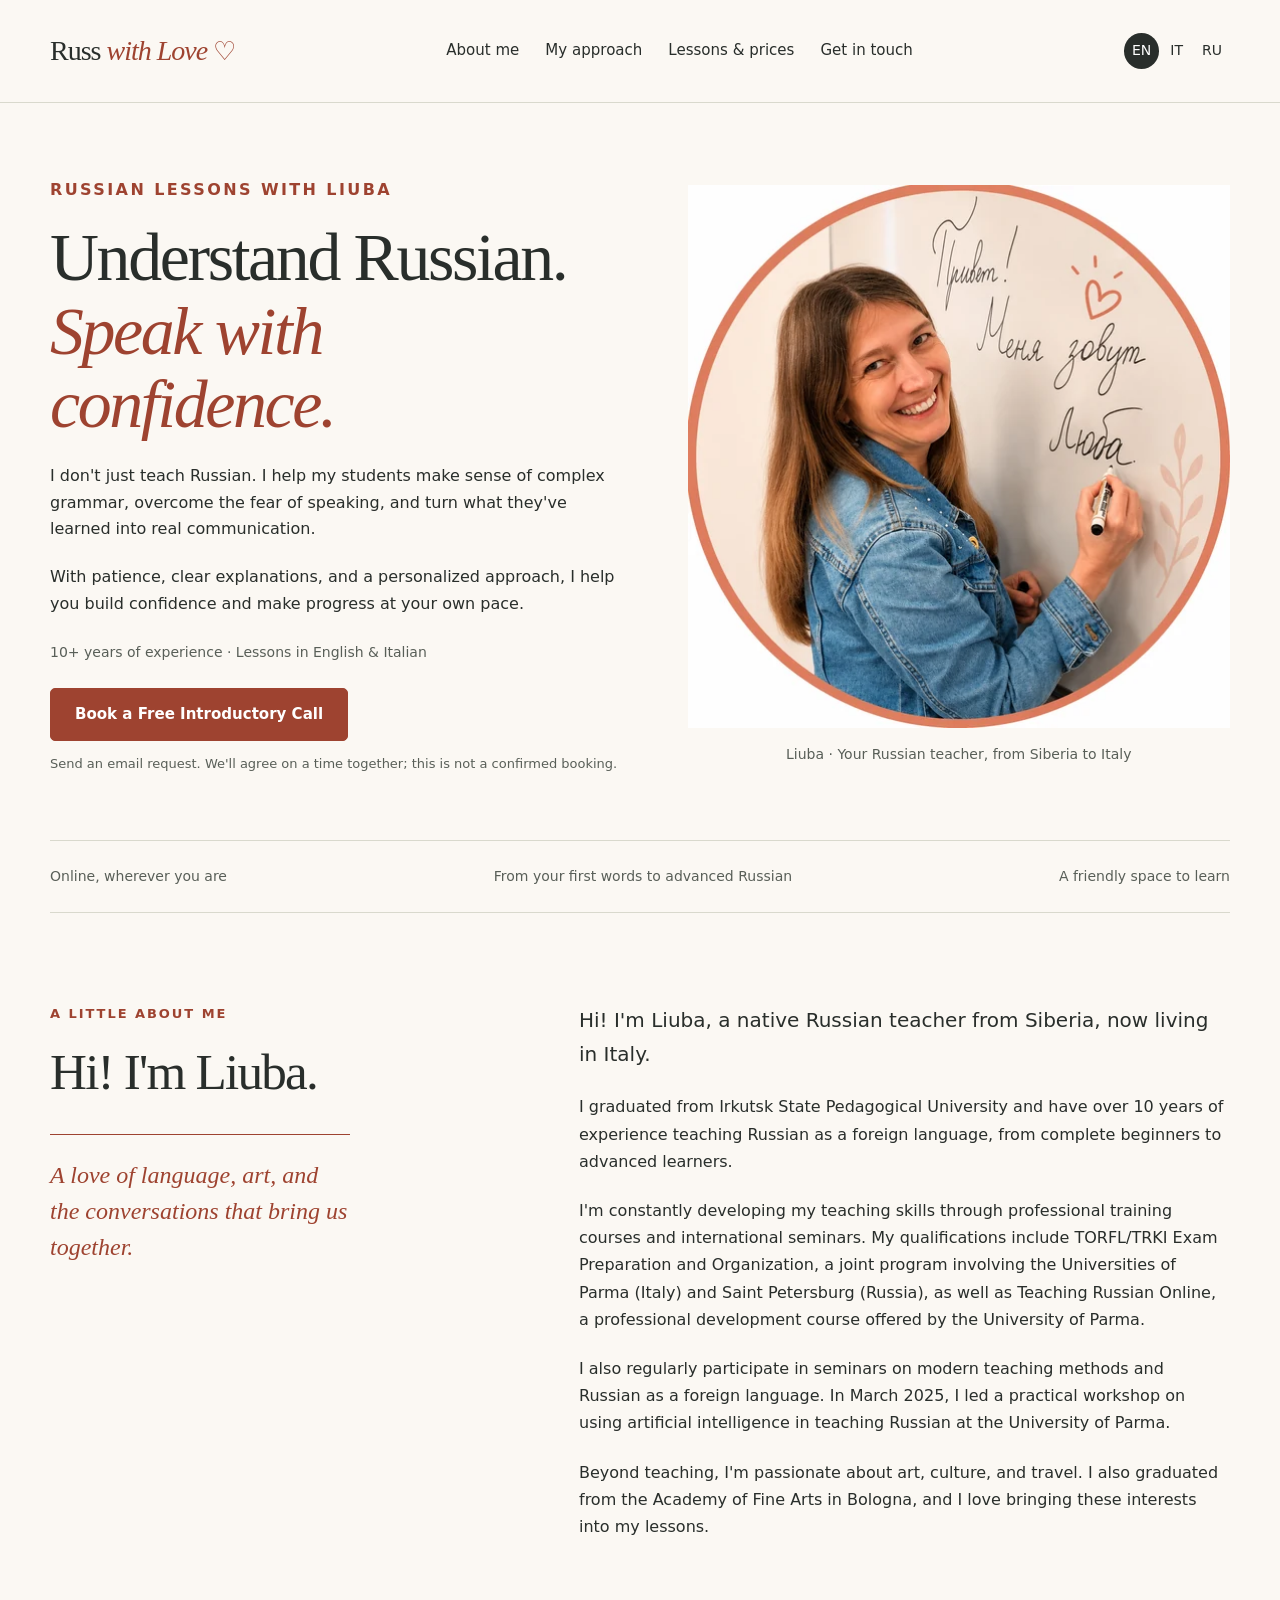
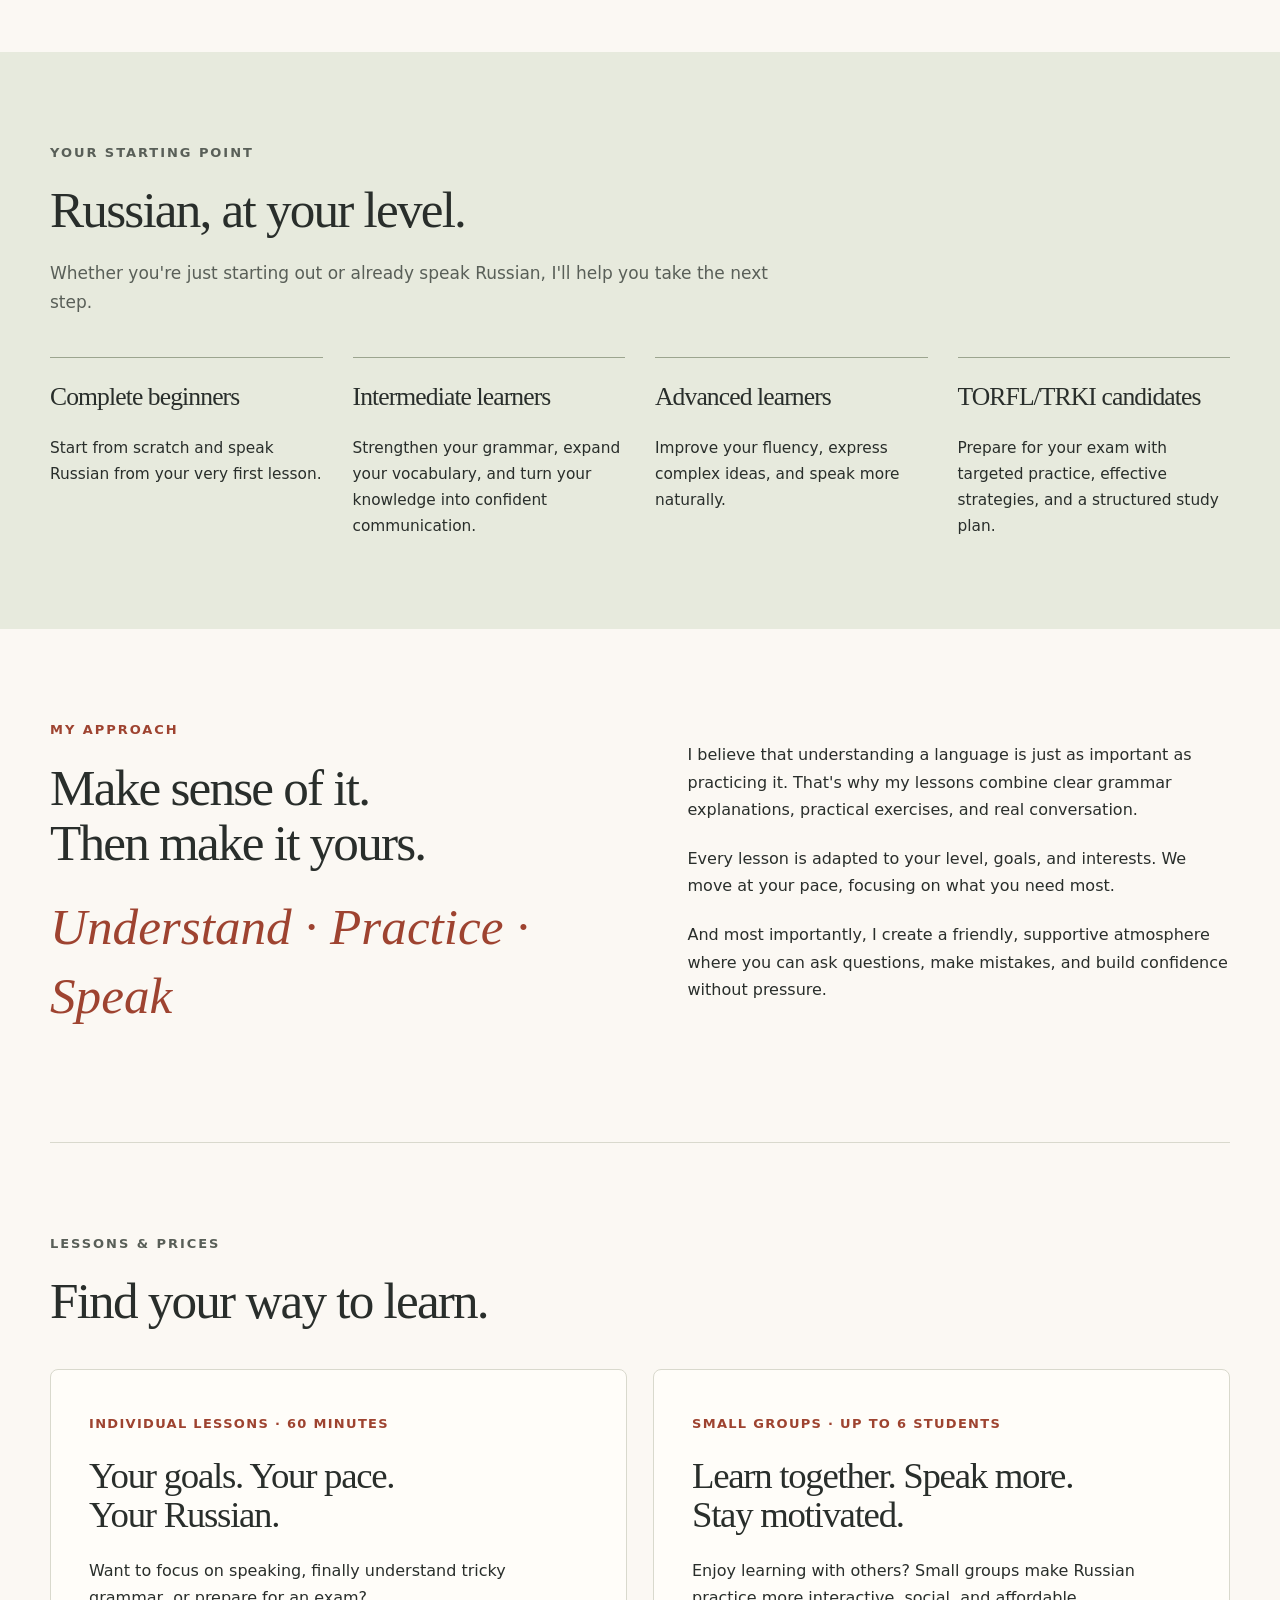
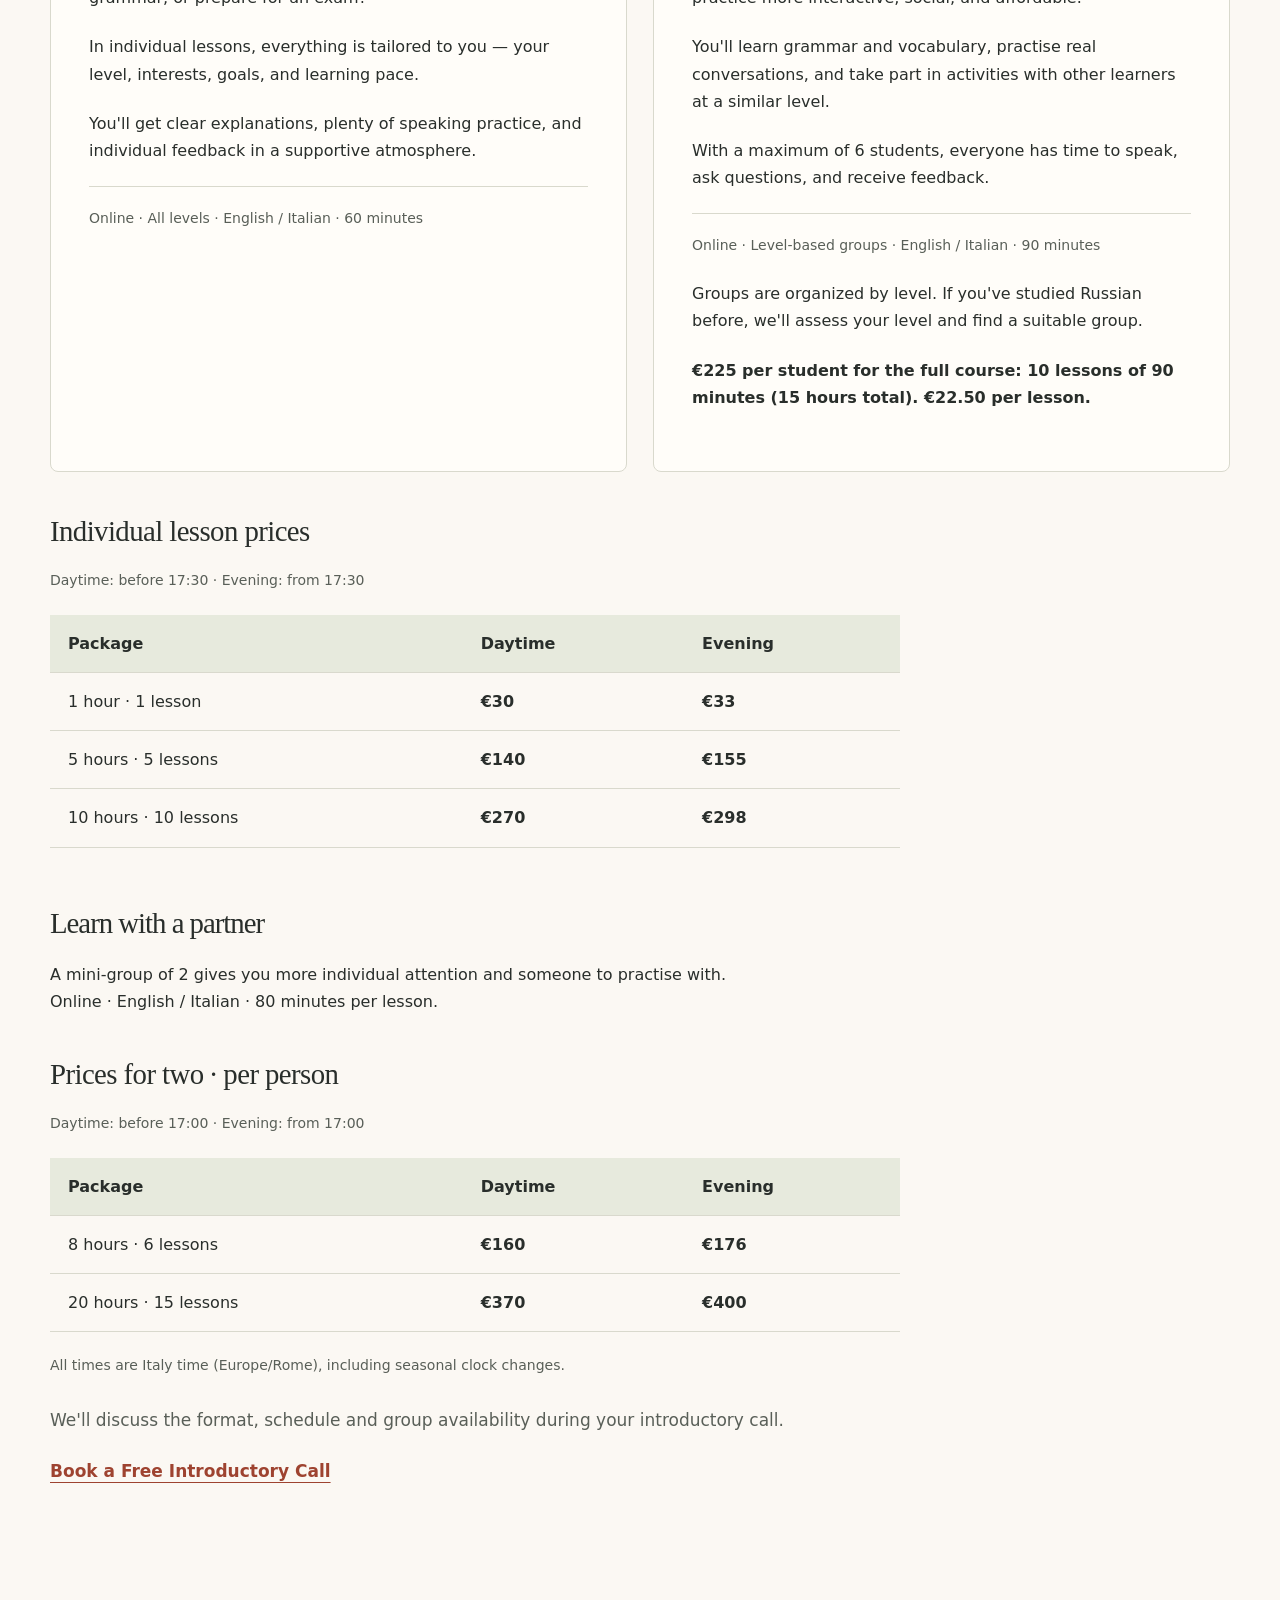
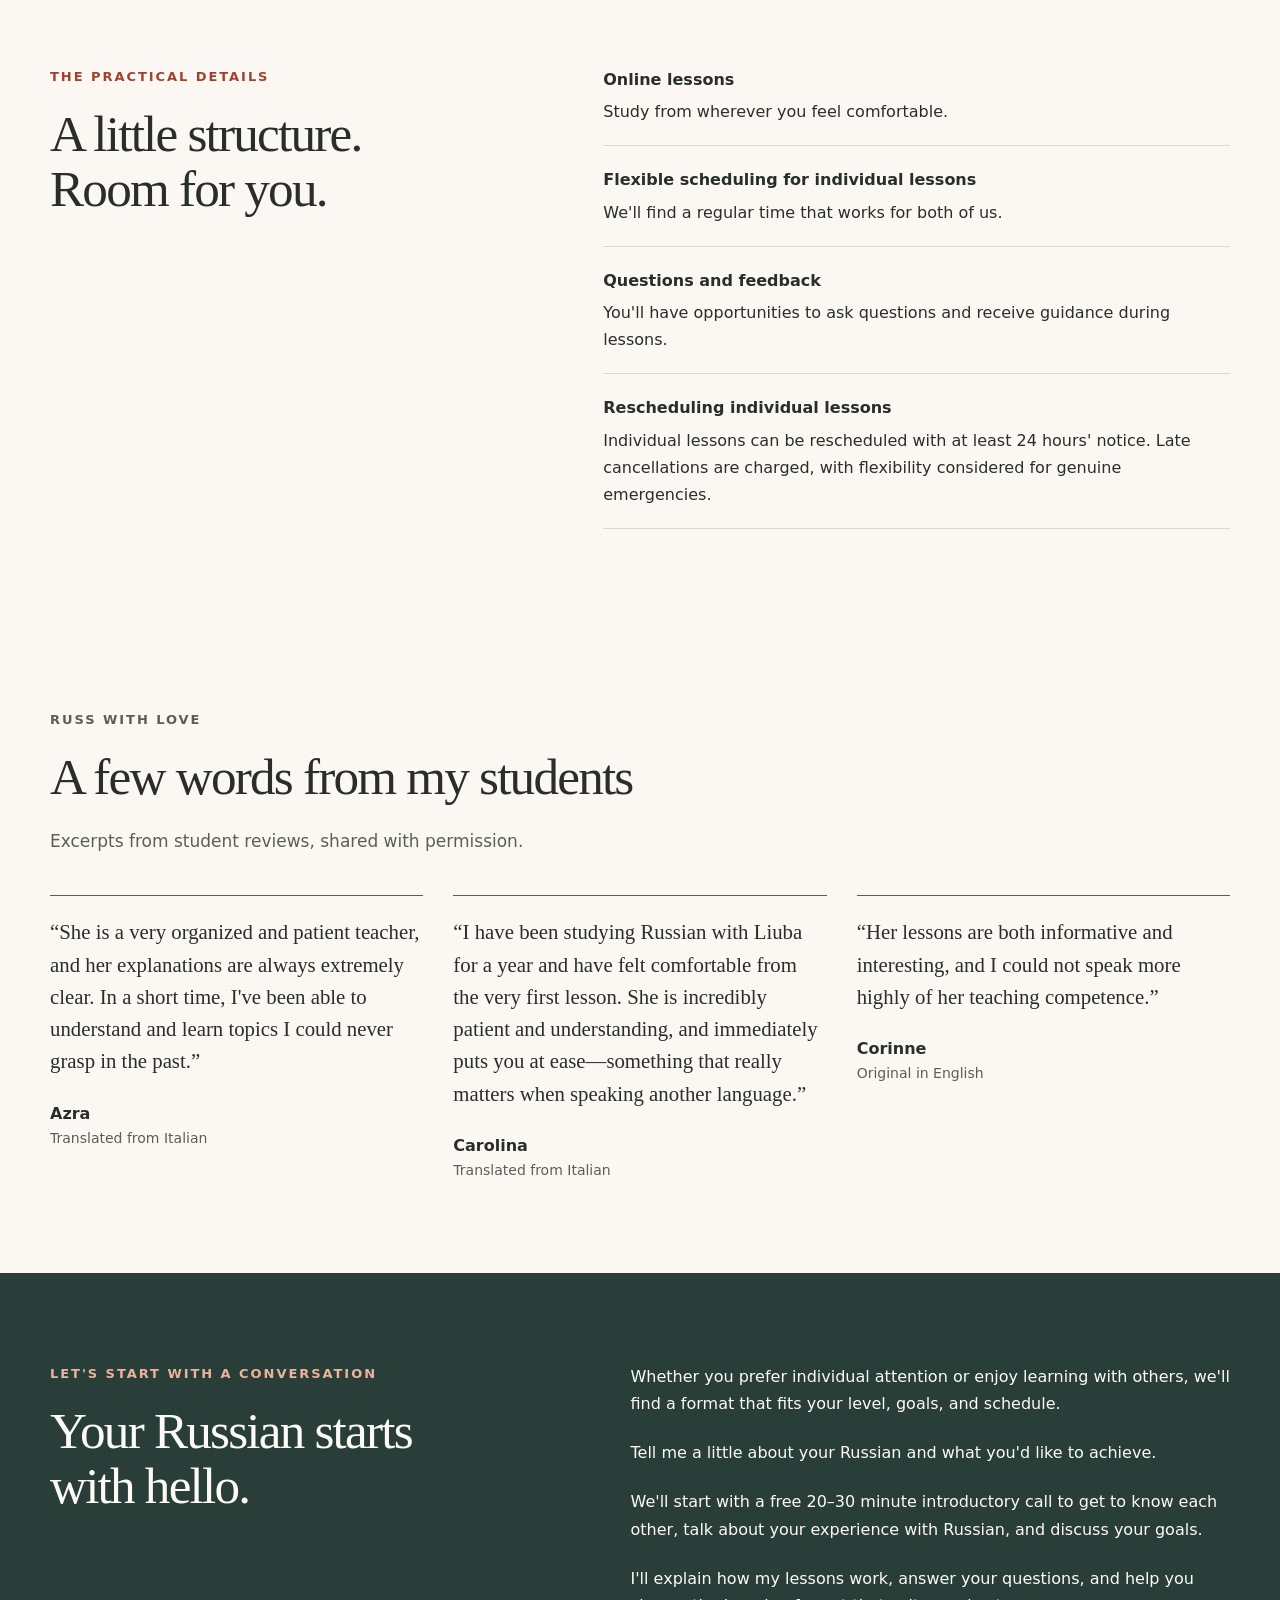
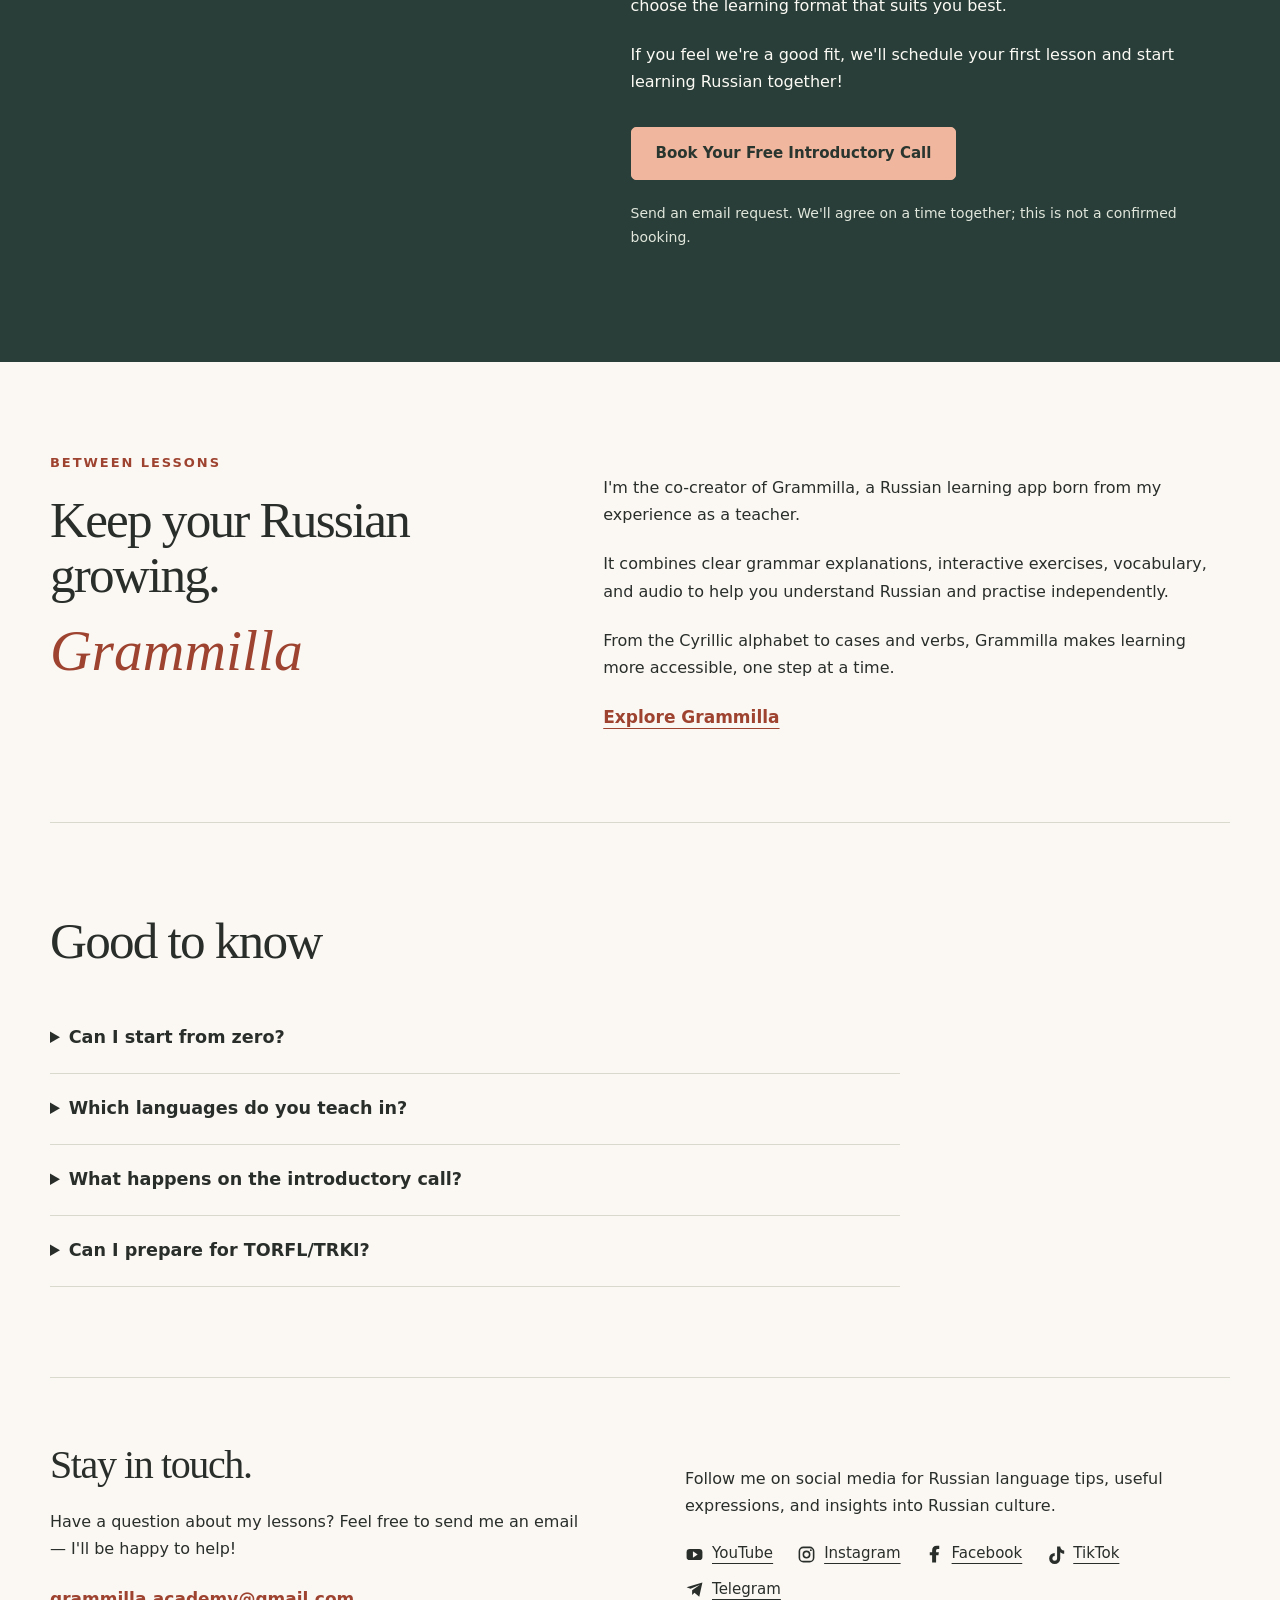
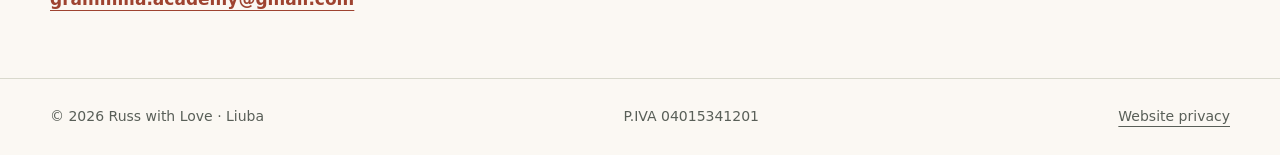
==== index.html @ 52b90f90 "Create Russ with Love multilingual teaching website" ====
<!doctype html>
<html lang="en"><head><meta charset="utf-8"><meta name="viewport" content="width=device-width,initial-scale=1">
<title>Online Russian Lessons with Liuba | Russ with Love</title><meta name="description" content="Learn Russian online with Liuba, a native teacher with 10+ years of experience. Individual lessons, small groups and TORFL/TRKI preparation in English and Italian."><meta name="theme-color" content="#fbf8f3">
<link rel="canonical" href="https://grammilla-academy.github.io/russ-with-love/"><link rel="alternate" hreflang="en" href="https://grammilla-academy.github.io/russ-with-love/"><link rel="alternate" hreflang="it" href="https://grammilla-academy.github.io/russ-with-love/it/"><link rel="alternate" hreflang="ru" href="https://grammilla-academy.github.io/russ-with-love/ru/"><link rel="alternate" hreflang="x-default" href="https://grammilla-academy.github.io/russ-with-love/">
<meta property="og:type" content="website"><meta property="og:site_name" content="Russ with Love"><meta property="og:url" content="https://grammilla-academy.github.io/russ-with-love/"><meta property="og:title" content="Online Russian Lessons with Liuba | Russ with Love"><meta property="og:description" content="Learn Russian online with Liuba, a native teacher with 10+ years of experience. Individual lessons, small groups and TORFL/TRKI preparation in English and Italian.">
<meta property="og:locale" content="en_GB"><meta property="og:image" content="https://grammilla-academy.github.io/russ-with-love/assets/social.jpg"><meta property="og:image:width" content="1200"><meta property="og:image:height" content="630"><meta property="og:image:alt" content="Liuba, Russian teacher, smiling beside a whiteboard where she introduces herself in Russian">
<meta name="twitter:card" content="summary_large_image"><meta name="twitter:title" content="Online Russian Lessons with Liuba | Russ with Love"><meta name="twitter:description" content="Learn Russian online with Liuba, a native teacher with 10+ years of experience. Individual lessons, small groups and TORFL/TRKI preparation in English and Italian."><meta name="twitter:image" content="https://grammilla-academy.github.io/russ-with-love/assets/social.jpg">
<link rel="icon" type="image/svg+xml" href="./assets/favicon.svg"><link rel="icon" sizes="32x32" href="./assets/favicon.png"><link rel="stylesheet" href="./site.css"></head><body>
<a class="skip" href="#main">Skip to content</a><header><div class="wrap topbar"><a class="brand" href="./" lang="en">Russ <em>with Love</em><span class="heart" aria-hidden="true">♡</span></a>
<nav aria-label="About me / Get in touch"><a href="./#about">About me</a><a href="./#approach">My approach</a><a href="./#lessons">Lessons &amp; prices</a><a href="./#contact">Get in touch</a></nav>
<div class="languages" role="navigation" aria-label="Page language"><a lang="en" hreflang="en" href="./" aria-current="page">EN</a><a lang="it" hreflang="it" href="./it/">IT</a><a lang="ru" hreflang="ru" href="./ru/">RU</a></div></div></header><main id="main"><div class="wrap"><section class="hero" aria-labelledby="hero-title"><div><p class="eyebrow">Russian lessons with Liuba</p><h1 id="hero-title">Understand Russian.<br><em>Speak with confidence.</em></h1><p>I don&#x27;t just teach Russian. I help my students make sense of complex grammar, overcome the fear of speaking, and turn what they&#x27;ve learned into real communication.</p><p>With patience, clear explanations, and a personalized approach, I help you build confidence and make progress at your own pace.</p><p class="experience">10+ years of experience · Lessons in English &amp; Italian</p><a class="button" href="mailto:grammilla.academy@gmail.com?subject=Free%20introductory%20call%20%E2%80%94%20Russ%20with%20Love">Book a Free Introductory Call</a><p class="note">Send an email request. We&#x27;ll agree on a time together; this is not a confirmed booking.</p></div><figure class="portrait"><img src="./assets/liuba-1080.webp" srcset="./assets/liuba-540.webp 540w, ./assets/liuba-1080.webp 1080w" sizes="(max-width:740px) calc(100vw - 36px), (max-width:1250px) 45vw, 520px" width="1254" height="1254" alt="Liuba, Russian teacher, smiling beside a whiteboard where she introduces herself in Russian" fetchpriority="high"><figcaption>Liuba · Your Russian teacher, from Siberia to Italy</figcaption></figure></section><div class="intro-line"><span>Online, wherever you are</span><span>From your first words to advanced Russian</span><span>A friendly space to learn</span></div>
<section class="section about" id="about" aria-labelledby="about-title"><div><p class="eyebrow">A little about me</p><h2 id="about-title">Hi! I&#x27;m Liuba.</h2><p class="aside">A love of language, art, and the conversations that bring us together.</p></div><div class="body"><p>Hi! I&#x27;m Liuba, a native Russian teacher from Siberia, now living in Italy.</p><p>I graduated from Irkutsk State Pedagogical University and have over 10 years of experience teaching Russian as a foreign language, from complete beginners to advanced learners.</p><p>I&#x27;m constantly developing my teaching skills through professional training courses and international seminars. My qualifications include TORFL/TRKI Exam Preparation and Organization, a joint program involving the Universities of Parma (Italy) and Saint Petersburg (Russia), as well as Teaching Russian Online, a professional development course offered by the University of Parma.</p><p>I also regularly participate in seminars on modern teaching methods and Russian as a foreign language. In March 2025, I led a practical workshop on using artificial intelligence in teaching Russian at the University of Parma.</p><p>Beyond teaching, I&#x27;m passionate about art, culture, and travel. I also graduated from the Academy of Fine Arts in Bologna, and I love bringing these interests into my lessons.</p></div></section></div>
<section class="tint section" aria-labelledby="audience-title"><div class="wrap"><div class="section-heading"><p class="eyebrow">Your starting point</p><h2 id="audience-title">Russian, at your level.</h2><p>Whether you&#x27;re just starting out or already speak Russian, I&#x27;ll help you take the next step.</p></div><div class="audience"><article><h3>Complete beginners</h3><p>Start from scratch and speak Russian from your very first lesson.</p></article><article><h3>Intermediate learners</h3><p>Strengthen your grammar, expand your vocabulary, and turn your knowledge into confident communication.</p></article><article><h3>Advanced learners</h3><p>Improve your fluency, express complex ideas, and speak more naturally.</p></article><article><h3>TORFL/TRKI candidates</h3><p>Prepare for your exam with targeted practice, effective strategies, and a structured study plan.</p></article></div></div></section>
<div class="wrap"><section class="section approach" id="approach" aria-labelledby="approach-title"><div><p class="eyebrow">My approach</p><h2 id="approach-title">Make sense of it.<br>Then make it yours.</h2><p class="steps">Understand · Practice · Speak</p></div><div class="body"><p>I believe that understanding a language is just as important as practicing it. That&#x27;s why my lessons combine clear grammar explanations, practical exercises, and real conversation.</p><p>Every lesson is adapted to your level, goals, and interests. We move at your pace, focusing on what you need most.</p><p>And most importantly, I create a friendly, supportive atmosphere where you can ask questions, make mistakes, and build confidence without pressure.</p></div></section>
<section class="section lessons" id="lessons" aria-labelledby="lessons-title"><div class="section-heading"><p class="eyebrow">Lessons &amp; prices</p><h2 id="lessons-title">Find your way to learn.</h2></div><div class="formats"><article class="format"><span class="tag">Individual lessons · 60 minutes</span><h3>Your goals. Your pace.<br>Your Russian.</h3><p>Want to focus on speaking, finally understand tricky grammar, or prepare for an exam?</p><p>In individual lessons, everything is tailored to you — your level, interests, goals, and learning pace.</p><p>You&#x27;ll get clear explanations, plenty of speaking practice, and individual feedback in a supportive atmosphere.</p><p class="meta">Online · All levels · English / Italian · 60 minutes</p></article><article class="format"><span class="tag">Small groups · Up to 6 students</span><h3>Learn together. Speak more.<br>Stay motivated.</h3><p>Enjoy learning with others? Small groups make Russian practice more interactive, social, and affordable.</p><p>You&#x27;ll learn grammar and vocabulary, practise real conversations, and take part in activities with other learners at a similar level.</p><p>With a maximum of 6 students, everyone has time to speak, ask questions, and receive feedback.</p><p class="meta">Online · Level-based groups · English / Italian · 90 minutes</p><p>Groups are organized by level. If you&#x27;ve studied Russian before, we&#x27;ll assess your level and find a suitable group.</p><p><strong>€225 per student for the full course: 10 lessons of 90 minutes (15 hours total). €22.50 per lesson.</strong></p></article></div>
<div class="pricing"><h3>Individual lesson prices</h3><p class="time">Daytime: before 17:30 · Evening: from 17:30</p><div class="table-scroll"><table><caption class="sr-only">Individual lesson prices</caption><thead><tr><th scope="col">Package</th><th scope="col">Daytime</th><th scope="col">Evening</th></tr></thead><tbody><tr><th scope="row">1 hour · 1 lesson</th><td>€30</td><td>€33</td></tr><tr><th scope="row">5 hours · 5 lessons</th><td>€140</td><td>€155</td></tr><tr><th scope="row">10 hours · 10 lessons</th><td>€270</td><td>€298</td></tr></tbody></table></div></div><div class="pair-intro"><h3>Learn with a partner</h3><p>A mini-group of 2 gives you more individual attention and someone to practise with. Online · English / Italian · 80 minutes per lesson.</p></div><div class="pricing"><h3>Prices for two · per person</h3><p class="time">Daytime: before 17:00 · Evening: from 17:00</p><div class="table-scroll"><table><caption class="sr-only">Prices for two · per person</caption><thead><tr><th scope="col">Package</th><th scope="col">Daytime</th><th scope="col">Evening</th></tr></thead><tbody><tr><th scope="row">8 hours · 6 lessons</th><td>€160</td><td>€176</td></tr><tr><th scope="row">20 hours · 15 lessons</th><td>€370</td><td>€400</td></tr></tbody></table></div></div><p class="time">All times are Italy time (Europe/Rome), including seasonal clock changes.</p><p class="price-note">We&#x27;ll discuss the format, schedule and group availability during your introductory call.</p><a class="text-link" href="#start">Book a Free Introductory Call</a></section>
<section class="section practical" aria-labelledby="practical-title"><div><p class="eyebrow">The practical details</p><h2 id="practical-title">A little structure.<br>Room for you.</h2></div><ul><li><strong>Online lessons</strong>Study from wherever you feel comfortable.</li><li><strong>Flexible scheduling for individual lessons</strong>We&#x27;ll find a regular time that works for both of us.</li><li><strong>Questions and feedback</strong>You&#x27;ll have opportunities to ask questions and receive guidance during lessons.</li><li><strong>Rescheduling individual lessons</strong>Individual lessons can be rescheduled with at least 24 hours&#x27; notice. Late cancellations are charged, with flexibility considered for genuine emergencies.</li></ul></section>
<section class="section reviews" aria-labelledby="reviews-title"><div class="section-heading"><p class="eyebrow">Russ with Love</p><h2 id="reviews-title">A few words from my students</h2><p>Excerpts from student reviews, shared with permission.</p></div><div class="review-grid"><figure><blockquote><p>“She is a very organized and patient teacher, and her explanations are always extremely clear. In a short time, I&#x27;ve been able to understand and learn topics I could never grasp in the past.”</p></blockquote><figcaption>Azra<span>Translated from Italian</span></figcaption></figure><figure><blockquote><p>“I have been studying Russian with Liuba for a year and have felt comfortable from the very first lesson. She is incredibly patient and understanding, and immediately puts you at ease—something that really matters when speaking another language.”</p></blockquote><figcaption>Carolina<span>Translated from Italian</span></figcaption></figure><figure><blockquote><p>“Her lessons are both informative and interesting, and I could not speak more highly of her teaching competence.”</p></blockquote><figcaption>Corinne<span>Original in English</span></figcaption></figure></div></section></div>
<section class="call section" id="start" aria-labelledby="call-title"><div class="wrap call-grid"><div><p class="eyebrow">Let&#x27;s start with a conversation</p><h2 id="call-title">Your Russian starts<br>with hello.</h2></div><div class="body"><p>Whether you prefer individual attention or enjoy learning with others, we&#x27;ll find a format that fits your level, goals, and schedule.</p><p>Tell me a little about your Russian and what you&#x27;d like to achieve.</p><p>We&#x27;ll start with a free 20–30 minute introductory call to get to know each other, talk about your experience with Russian, and discuss your goals.</p><p>I&#x27;ll explain how my lessons work, answer your questions, and help you choose the learning format that suits you best.</p><p>If you feel we&#x27;re a good fit, we&#x27;ll schedule your first lesson and start learning Russian together!</p><a class="button" href="mailto:grammilla.academy@gmail.com?subject=Free%20introductory%20call%20%E2%80%94%20Russ%20with%20Love">Book Your Free Introductory Call</a><p class="note">Send an email request. We&#x27;ll agree on a time together; this is not a confirmed booking.</p></div></div></section>
<div class="wrap"><section class="app-block section" aria-labelledby="app-title"><div><p class="eyebrow">Between lessons</p><h2 id="app-title">Keep your Russian growing.</h2><div class="app-name" lang="en">Grammilla</div></div><div class="body"><p>I&#x27;m the co-creator of Grammilla, a Russian learning app born from my experience as a teacher.</p><p>It combines clear grammar explanations, interactive exercises, vocabulary, and audio to help you understand Russian and practise independently.</p><p>From the Cyrillic alphabet to cases and verbs, Grammilla makes learning more accessible, one step at a time.</p><a class="text-link" href="https://gramillaapp.github.io/grammilla-support/">Explore Grammilla</a></div></section>
<section class="section faq" aria-labelledby="faq-title"><h2 id="faq-title">Good to know</h2><details><summary>Can I start from zero?</summary><p>Yes. Lessons are available for complete beginners as well as intermediate and advanced learners.</p></details><details><summary>Which languages do you teach in?</summary><p>I teach Russian with explanations in English or Italian.</p></details><details><summary>What happens on the introductory call?</summary><p>The free call lasts 20–30 minutes. We&#x27;ll talk about your Russian, your goals and a suitable learning format. Request the call by email; we&#x27;ll agree on a time together.</p></details><details><summary>Can I prepare for TORFL/TRKI?</summary><p>Yes. We can work on targeted exam practice, strategies and a structured study plan.</p></details></section>
<section class="contact" id="contact" aria-labelledby="contact-title"><div><h2 id="contact-title">Stay in touch.</h2><p>Have a question about my lessons? Feel free to send me an email — I&#x27;ll be happy to help!</p><a class="text-link email" href="mailto:grammilla.academy@gmail.com">grammilla.academy@gmail.com</a></div><div><p>Follow me on social media for Russian language tips, useful expressions, and insights into Russian culture.</p><div class="socials"><a href="https://www.youtube.com/@russwithlove"><svg viewBox="0 0 24 24" aria-hidden="true"><rect x="2" y="5" width="20" height="14" rx="4"/><path d="m10 8 6 4-6 4Z" fill="var(--paper)"/></svg>YouTube</a><a href="https://www.instagram.com/russ.with.love/"><svg viewBox="0 0 24 24" aria-hidden="true"><rect x="3" y="3" width="18" height="18" rx="5" fill="none" stroke="currentColor" stroke-width="2"/><circle cx="12" cy="12" r="4" fill="none" stroke="currentColor" stroke-width="2"/><circle cx="17.5" cy="6.5" r="1.2"/></svg>Instagram</a><a href="https://www.facebook.com/profile.php?id=61594652851311&amp;sk=reels_tab"><svg viewBox="0 0 24 24" aria-hidden="true"><path d="M14 22v-9h3l.5-4H14V7c0-1 .4-2 2-2h2V1h-3c-4 0-6 2-6 6v2H6v4h3v9Z"/></svg>Facebook</a><a href="https://www.tiktok.com/@russ.with.love"><svg viewBox="0 0 24 24" aria-hidden="true"><path d="M14 2h4c0 3 2 5 5 5v4c-2 0-4-1-5-2v8a7 7 0 1 1-7-7v4a3 3 0 1 0 3 3Z"/></svg>TikTok</a><a href="https://t.me/russ_with_love"><svg viewBox="0 0 24 24" aria-hidden="true"><path d="M22 3 18 21l-6-5-3 3v-6l10-7-12 5-5-2Z"/></svg>Telegram</a></div></div></section></div></main><script type="application/ld+json">{"@context": "https://schema.org", "@graph": [{"@type": "Person", "@id": "https://grammilla-academy.github.io/russ-with-love/#liuba", "name": "Liuba", "alternateName": "Люба", "jobTitle": "Russian language teacher", "url": "https://grammilla-academy.github.io/russ-with-love/", "image": "https://grammilla-academy.github.io/russ-with-love/assets/liuba-1080.webp", "sameAs": ["https://www.youtube.com/@russwithlove", "https://www.instagram.com/russ.with.love/", "https://www.facebook.com/profile.php?id=61594652851311&sk=reels_tab", "https://www.tiktok.com/@russ.with.love", "https://t.me/russ_with_love"]}, {"@type": "WebSite", "@id": "https://grammilla-academy.github.io/russ-with-love/#website", "name": "Russ with Love", "url": "https://grammilla-academy.github.io/russ-with-love/", "inLanguage": ["en", "it", "ru"]}, {"@type": "WebPage", "url": "https://grammilla-academy.github.io/russ-with-love/", "name": "Online Russian Lessons with Liuba | Russ with Love", "description": "Learn Russian online with Liuba, a native teacher with 10+ years of experience. Individual lessons, small groups and TORFL/TRKI preparation in English and Italian.", "inLanguage": "en", "isPartOf": {"@id": "https://grammilla-academy.github.io/russ-with-love/#website"}, "about": {"@id": "https://grammilla-academy.github.io/russ-with-love/#liuba"}}]}</script><footer><div class="wrap footer-row"><span>© 2026 Russ with Love · Liuba</span><span>P.IVA 04015341201</span><a href="./privacy.html">Website privacy</a></div></footer></body></html>
---- site.css ----
:root{--paper:#fbf8f3;--ink:#292e2b;--muted:#595f58;--rust:#9e4330;--line:#d9d9cd;--sage:#e7eadd;--white:#fff;--serif:Georgia,'Times New Roman',serif}*{box-sizing:border-box}html{scroll-behavior:smooth;scroll-padding-top:110px}body{margin:0;background:var(--paper);color:var(--ink);font:1.0625rem/1.7 system-ui,-apple-system,'Segoe UI',sans-serif}a{color:inherit;text-underline-offset:5px}a:hover{color:var(--rust)}a:focus-visible,summary:focus-visible{outline:3px solid #27606c;outline-offset:6px;border-radius:3px}.wrap{width:min(1180px,calc(100% - 72px));margin:auto}.skip{position:absolute;top:-100px;left:20px;z-index:9;background:white;padding:12px}.skip:focus{top:12px}header{border-bottom:1px solid var(--line);background:var(--paper)}.topbar{display:flex;align-items:center;justify-content:space-between;gap:25px;min-height:102px}.brand{font:1.75rem var(--serif);text-decoration:none;white-space:nowrap;letter-spacing:-1px}.brand em{color:var(--rust)}.brand .heart{display:inline-block;font:1.6rem var(--serif);margin-left:6px;color:var(--rust)}nav{display:flex;gap:26px;align-items:center}nav a{font-size:.94rem;text-decoration:none}.languages{display:flex;gap:3px}.languages a{font-size:.875rem;padding:6px 8px;text-decoration:none}.languages [aria-current]{background:var(--ink);color:#fff;border-radius:50%}.hero{display:grid;grid-template-columns:1.05fr 1fr;align-items:center;gap:68px;padding:74px 0 65px}.eyebrow{font-size:.8125rem;letter-spacing:.15em;text-transform:uppercase;color:var(--rust);font-weight:650;margin:0 0 18px}h1,h2,h3{font-family:var(--serif);font-weight:400;line-height:1.08;margin:0;letter-spacing:-.035em}h1{font-size:clamp(3.1rem,5.3vw,4.65rem)}h1 em{color:var(--rust);font-weight:400}h2{font-size:clamp(2.5rem,4vw,3.6rem)}h3{font-size:1.8rem}p{margin:22px 0}.hero p{font-size:1rem;line-height:1.65}.hero .experience{font-size:.875rem;color:var(--muted);margin:24px 0}.button{display:inline-flex;align-items:center;justify-content:center;text-align:center;min-height:53px;padding:14px 24px;background:var(--rust);color:#fff;border:1px solid var(--rust);border-radius:5px;text-decoration:none;font-size:.94rem;font-weight:600;line-height:1.45}.button:hover{background:#7f3425;color:#fff}.hero .note{font-size:.8125rem;color:var(--muted);margin:12px 0 0}.portrait{margin:0;position:relative}.portrait img{display:block;width:100%;height:auto}.portrait figcaption{font-size:.875rem;color:var(--muted);text-align:center;margin-top:15px}.intro-line{border-top:1px solid var(--line);border-bottom:1px solid var(--line);padding:24px 0;display:flex;justify-content:space-between;gap:25px;color:var(--muted);font-size:.875rem}.section{padding:90px 0}.about{display:grid;grid-template-columns:.8fr 1.2fr;gap:95px}.about .aside{border-top:1px solid var(--rust);margin-top:35px;padding-top:22px;font:italic 1.5rem/1.5 var(--serif);color:var(--rust);max-width:300px}.about .body p:first-child{margin-top:0;font-size:1.25rem}.body p{font-size:1rem}.tint{background:var(--sage)}.section-heading{max-width:740px;margin-bottom:40px}.section-heading p{color:var(--muted)}.audience{display:grid;grid-template-columns:repeat(4,1fr);gap:30px}.audience article{border-top:1px solid #9ca58f;padding-top:24px}.audience h3{font-size:1.6rem;line-height:1.2}.audience p{font-size:.96rem;margin-bottom:0}.approach{display:grid;grid-template-columns:1fr 1fr;gap:95px;align-items:start}.approach .steps{font:italic clamp(2.2rem,4vw,3.4rem)/1.35 var(--serif);color:var(--rust);margin-top:22px}.formats{display:grid;grid-template-columns:1fr 1fr;gap:26px}.format{border:1px solid var(--line);padding:38px;border-radius:8px;background:#fffdf9}.format .tag{font-size:.8125rem;letter-spacing:.1em;text-transform:uppercase;color:var(--rust);font-weight:600}.format h3{margin-top:19px;font-size:2.3rem}.format .meta{border-top:1px solid var(--line);padding-top:20px;color:var(--muted);font-size:.875rem}.format p{font-size:1rem}.price-note{margin-top:28px;color:var(--muted)}.practical{display:grid;grid-template-columns:.85fr 1.15fr;gap:90px}.practical ul{list-style:none;padding:0;margin:0}.practical li{padding:20px 0;border-bottom:1px solid var(--line);font-size:1rem}.practical li:first-child{padding-top:0}.practical strong{display:block;font-weight:600;margin-bottom:5px}.call{background:#293e38;color:#fcfaf5}.call-grid{display:grid;grid-template-columns:.9fr 1.1fr;gap:90px}.call .eyebrow{color:#eeb29a}.call h2{font-size:clamp(2.8rem,4vw,3.9rem)}.call .button{background:#f0b69e;color:#29352f;border-color:#f0b69e;margin-top:10px}.call .button:hover{background:#f8cfbc}.call .note{font-size:.875rem;color:#e0e6dc}.call .body p:first-child{margin-top:0}.app-block{display:grid;grid-template-columns:.85fr 1.15fr;gap:90px;border-bottom:1px solid var(--line)}.app-name{font:italic 3.6rem var(--serif);color:var(--rust);margin:15px 0}.text-link{font-weight:600;color:var(--rust)}.faq{max-width:850px}.faq h2{margin-bottom:35px}.faq details{border-bottom:1px solid var(--line);padding:20px 0}.faq summary{cursor:pointer;font-size:1.1rem;font-weight:550}.faq details p{font-size:1rem}.contact{display:grid;grid-template-columns:1fr 1fr;gap:90px;padding-top:65px;padding-bottom:65px;border-top:1px solid var(--line)}.contact h2{font-size:2.5rem}.contact p{font-size:1rem}.socials{display:flex;gap:10px 24px;flex-wrap:wrap}.socials a{display:inline-flex;align-items:center;gap:8px;font-size:.94rem}.socials svg{width:19px;height:19px;fill:currentColor;flex-shrink:0}footer{padding:26px 0;border-top:1px solid var(--line);font-size:.875rem;color:var(--muted)}.footer-row{display:flex;justify-content:space-between;gap:20px;flex-wrap:wrap}.privacy{max-width:760px;padding:70px 0}.privacy h2{font-size:1.7rem;margin-top:40px}.privacy h1{font-size:3.5rem}.privacy p{font-size:1rem}@media(min-width:1500px){.hero{padding-top:95px;padding-bottom:85px}}@media(max-width:1000px){.wrap{width:calc(100% - 44px)}nav{gap:15px}.hero{gap:35px}.about,.approach,.practical,.call-grid,.app-block,.contact{gap:40px}.audience{grid-template-columns:1fr 1fr}h1{font-size:3.5rem}.hero{padding-top:45px}.format{padding:28px}}@media(max-width:740px){html{scroll-padding-top:20px}.wrap{width:calc(100% - 36px)}.topbar{flex-wrap:wrap;gap:15px;padding:20px 0;min-height:0}.brand{font-size:1.6rem}nav{order:3;width:100%;justify-content:space-between;gap:10px}nav a{font-size:.875rem}.hero{grid-template-columns:1fr;padding:40px 0;gap:35px}h1{font-size:clamp(3rem,12vw,4.3rem)}.hero .portrait{max-width:460px;width:100%;margin:auto}.hero p{font-size:1rem}.intro-line{flex-wrap:wrap;gap:8px 22px;padding:20px 0}.section{padding:60px 0}.about,.approach,.practical,.call-grid,.app-block,.contact,.formats{grid-template-columns:1fr;gap:30px}.about .aside{display:none}.audience{gap:28px 20px}.audience h3{font-size:1.45rem}.format h3{font-size:2rem}.section-heading{margin-bottom:30px}.call h2{font-size:3rem}.contact{padding-top:50px;padding-bottom:50px}.footer-row{gap:12px}.privacy h1{font-size:2.8rem}}@media(max-width:380px){.audience{grid-template-columns:1fr}.button{padding:13px 17px;font-size:.9rem}.languages a{padding:6px}.brand{font-size:1.4rem}}@media(prefers-reduced-motion:reduce){html{scroll-behavior:auto}}
:root{color-scheme:light}.sr-only{position:absolute;width:1px;height:1px;padding:0;margin:-1px;overflow:hidden;clip:rect(0,0,0,0);white-space:nowrap;border:0}.lessons{border-top:1px solid var(--line)}.pricing{margin-top:44px;max-width:850px}.pricing h3{font-size:1.8rem;letter-spacing:-.02em}.time{font-size:.875rem;color:var(--muted)}.table-scroll{overflow-x:auto}table{width:100%;border-collapse:collapse;font-size:1rem;text-align:left}th,td{padding:15px 18px;border-bottom:1px solid var(--line)}thead{background:var(--sage)}thead th{font-weight:600}tbody th{font-weight:400}td{font-variant-numeric:tabular-nums;font-weight:600;white-space:nowrap}.pair-intro{margin-top:60px;max-width:730px}.pair-intro p{font-size:1rem}.review-grid{display:grid;grid-template-columns:repeat(3,1fr);gap:30px}.review-grid figure{margin:0;border-top:1px solid var(--rust);padding-top:20px}.review-grid blockquote{margin:0}.review-grid blockquote p{font:1.3rem/1.55 var(--serif);margin-top:0}.review-grid figcaption{font-weight:600;font-size:1rem}.review-grid figcaption span{display:block;color:var(--muted);font-weight:400;font-size:.875rem}.email{overflow-wrap:anywhere}@media(max-width:740px){.review-grid{grid-template-columns:1fr;gap:35px}th,td{padding:13px 10px;font-size:.9rem}.pricing h3{font-size:1.65rem}.pair-intro{margin-top:45px}}
@media(max-width:740px){.hero{gap:22px}.hero>div{display:contents}.hero .eyebrow{order:0;margin:0}.hero h1{order:1}.hero .portrait{order:2;margin:8px auto 14px;max-width:390px}.hero>div>p:not(.eyebrow){order:3;margin:0}.hero>div>.experience{order:4!important;margin:2px 0!important}.hero>div>.button{order:5;justify-self:start}.hero>div>.note{order:6!important}.hero>div>.note{font-size:.875rem}.topbar nav{display:grid;grid-template-columns:repeat(4,1fr);align-items:start}.topbar nav a{line-height:1.5}}
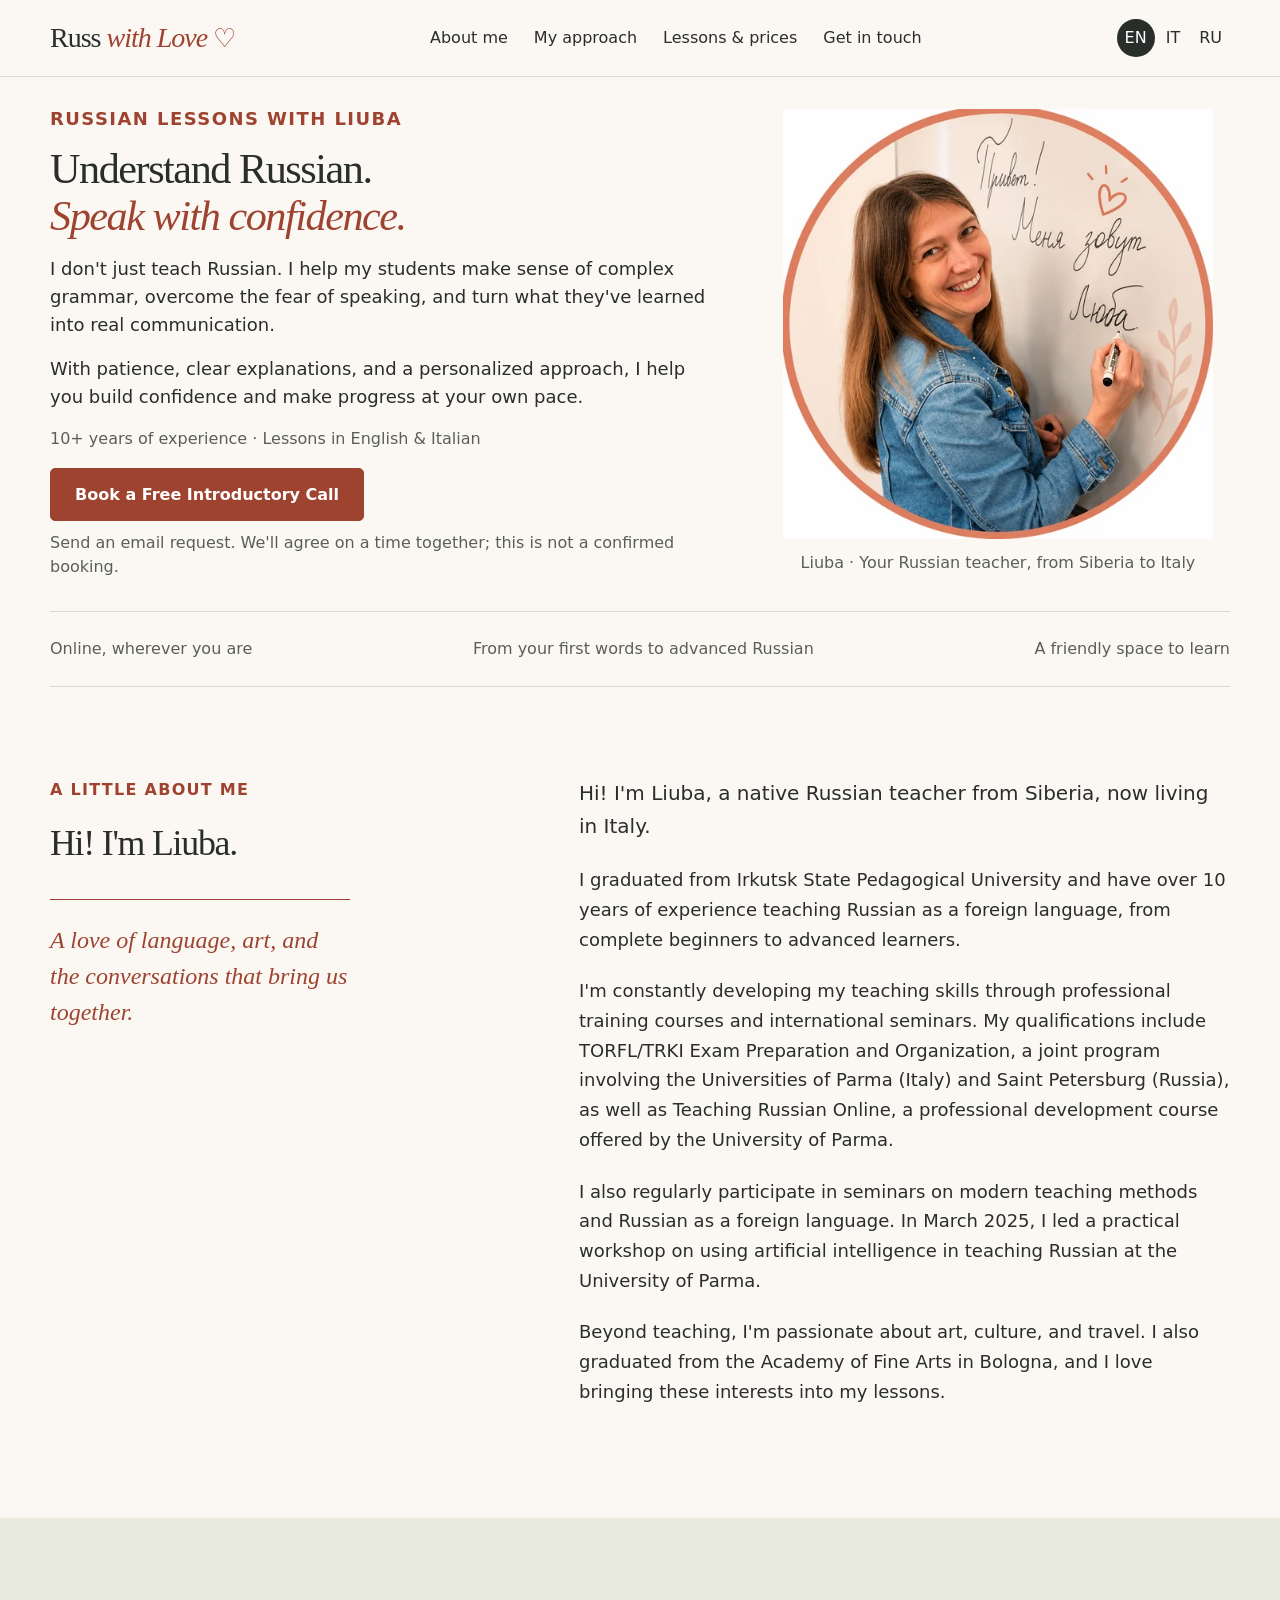
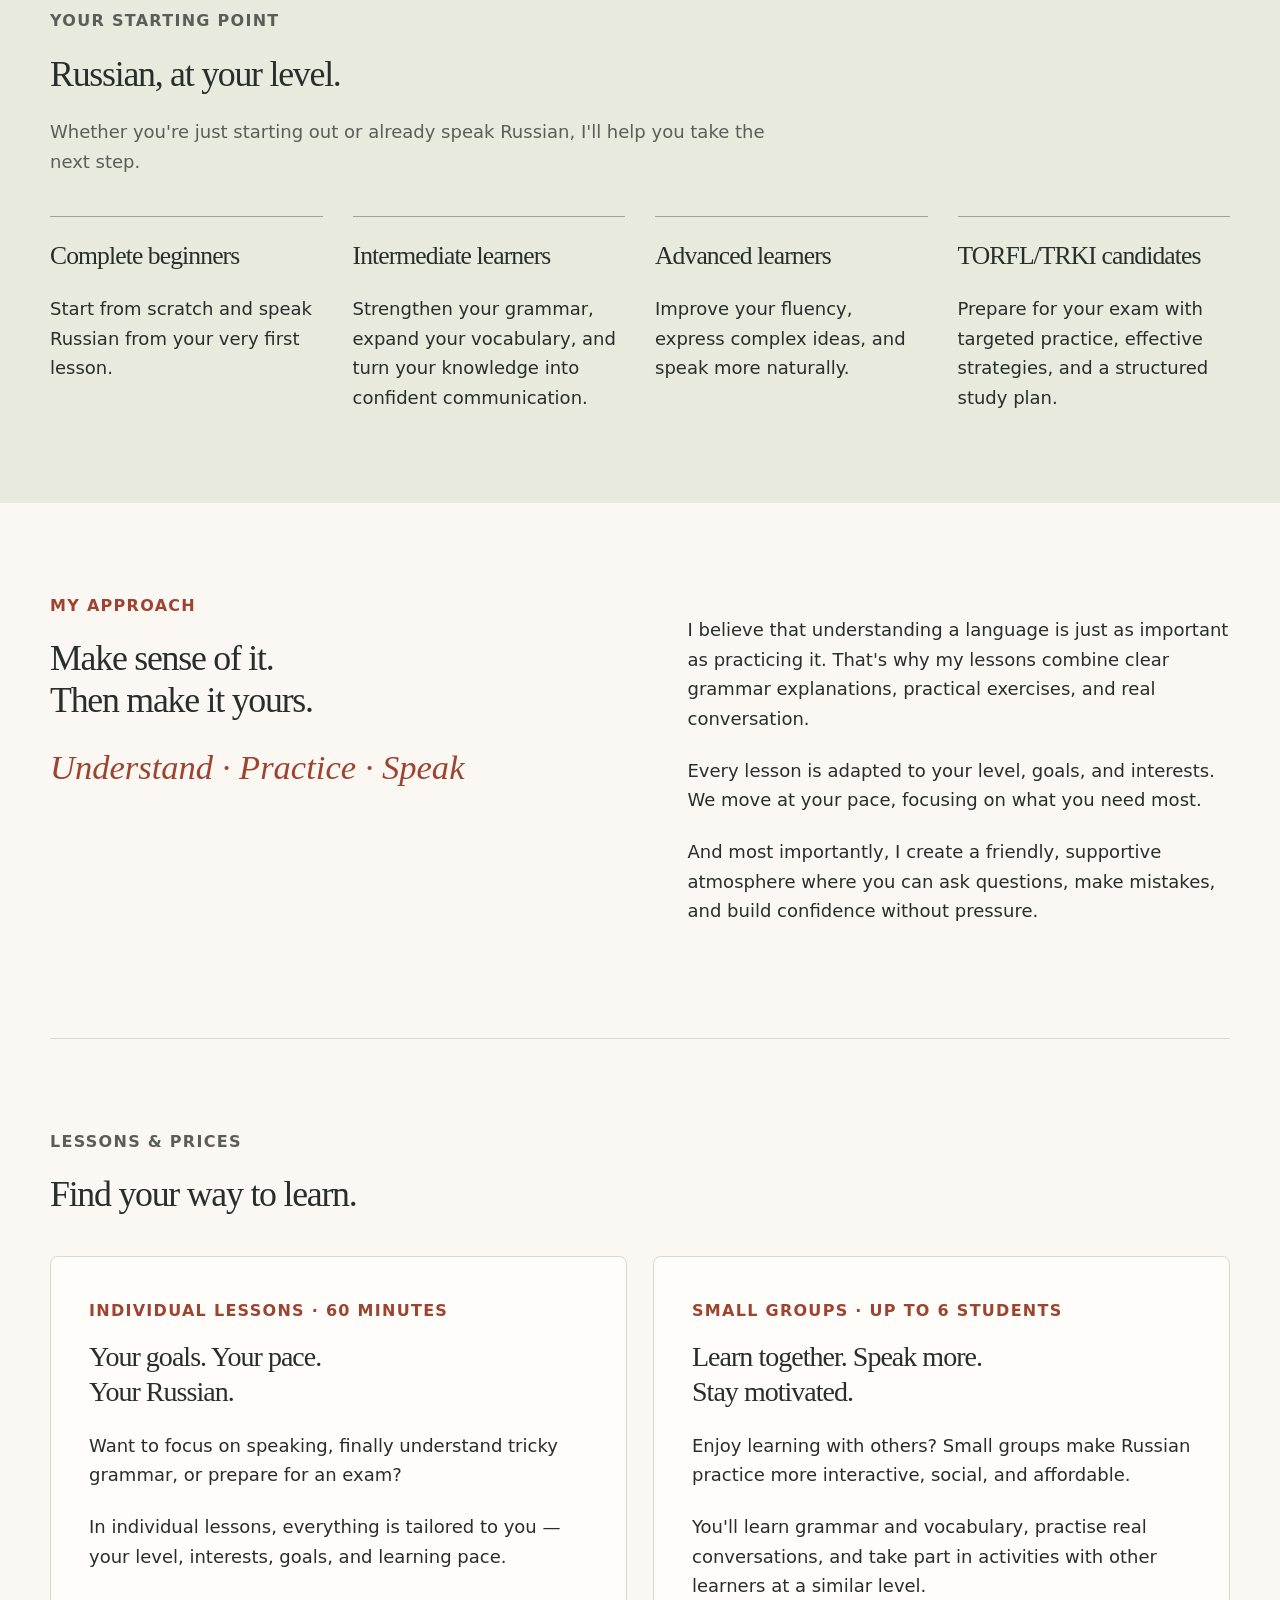
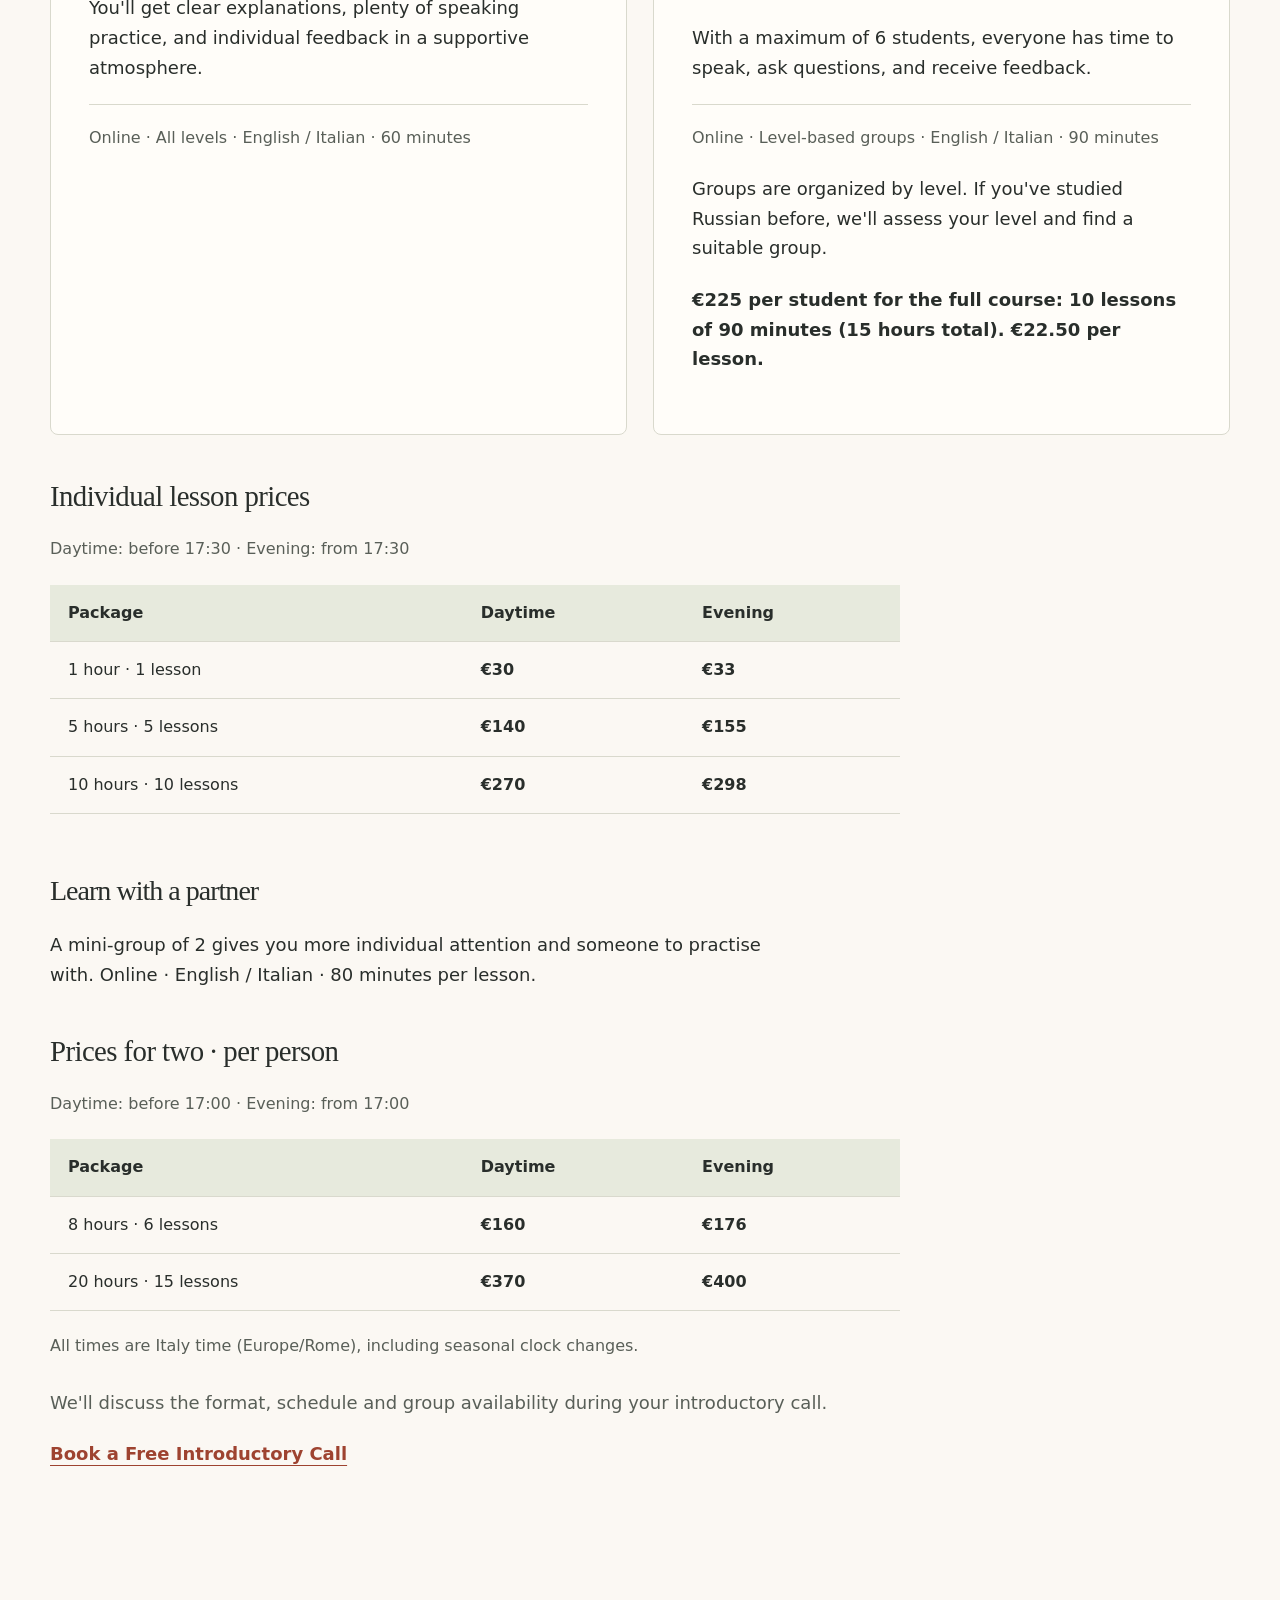
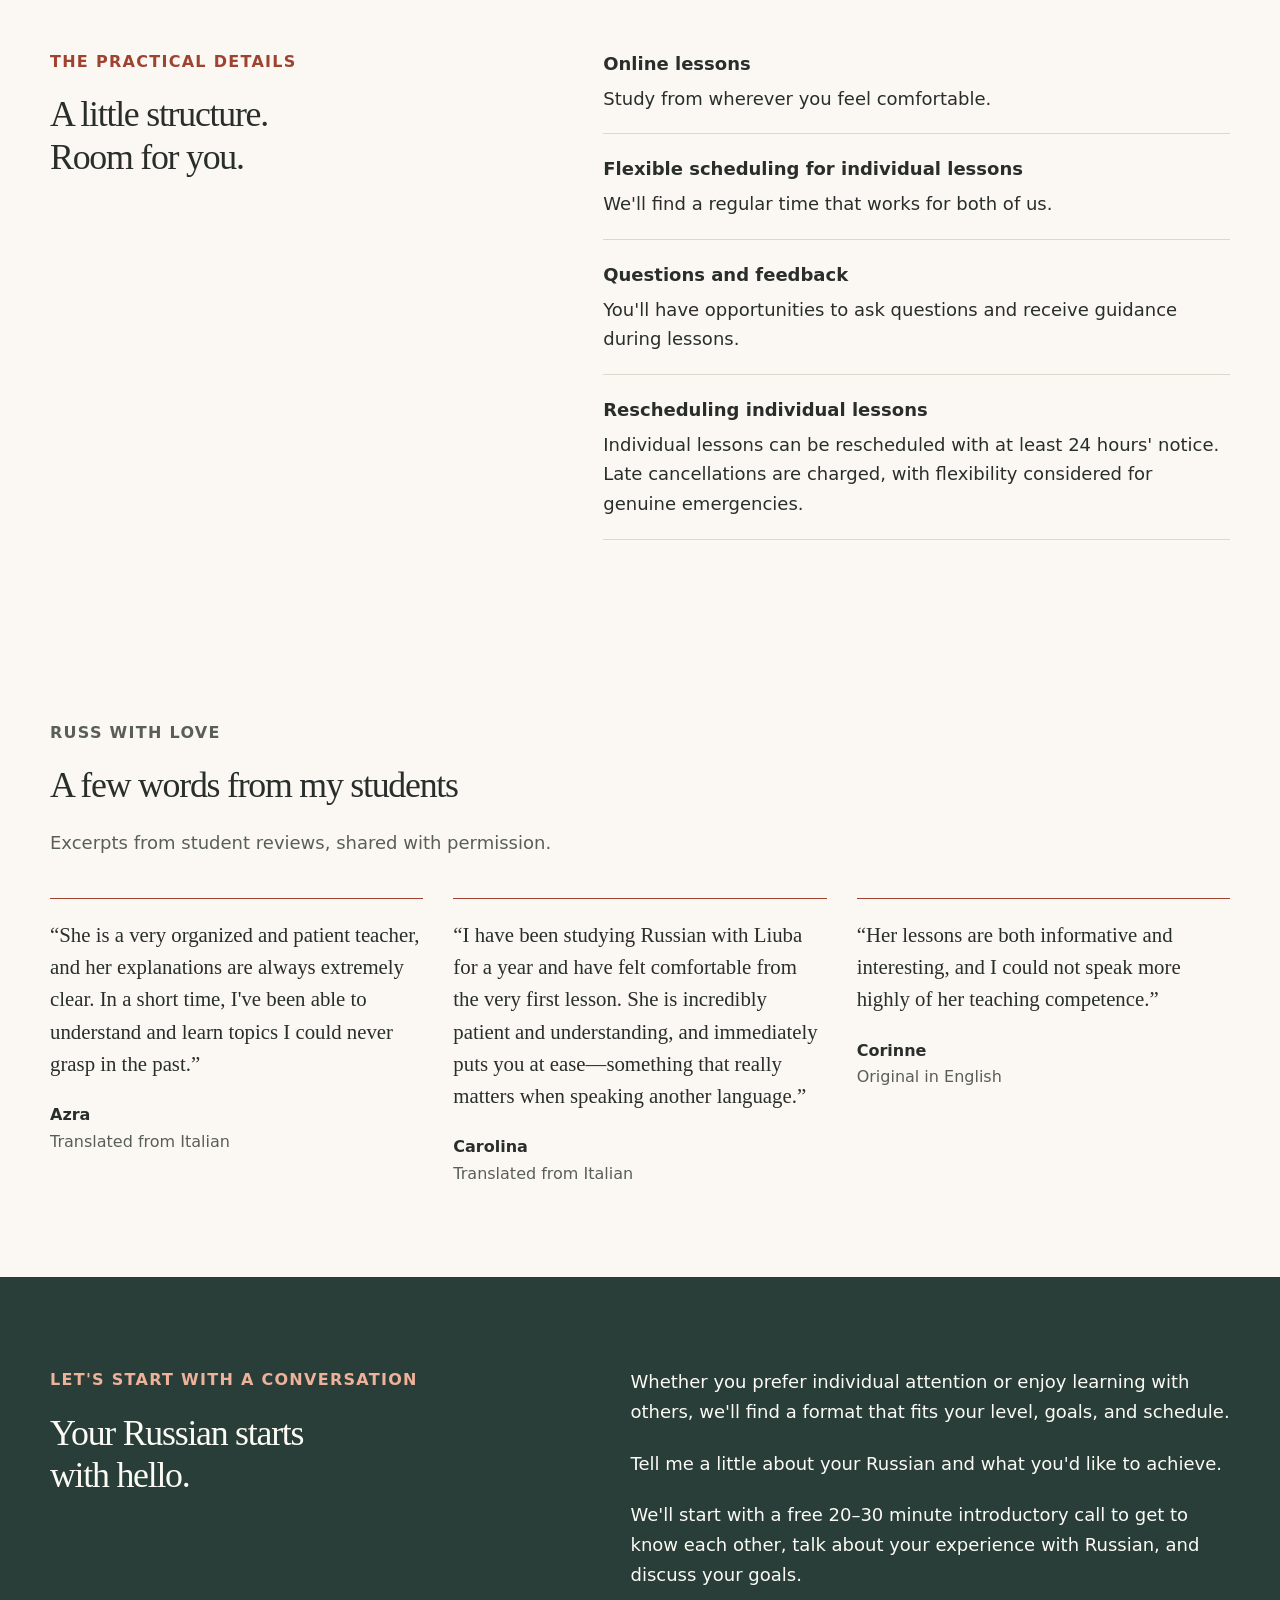
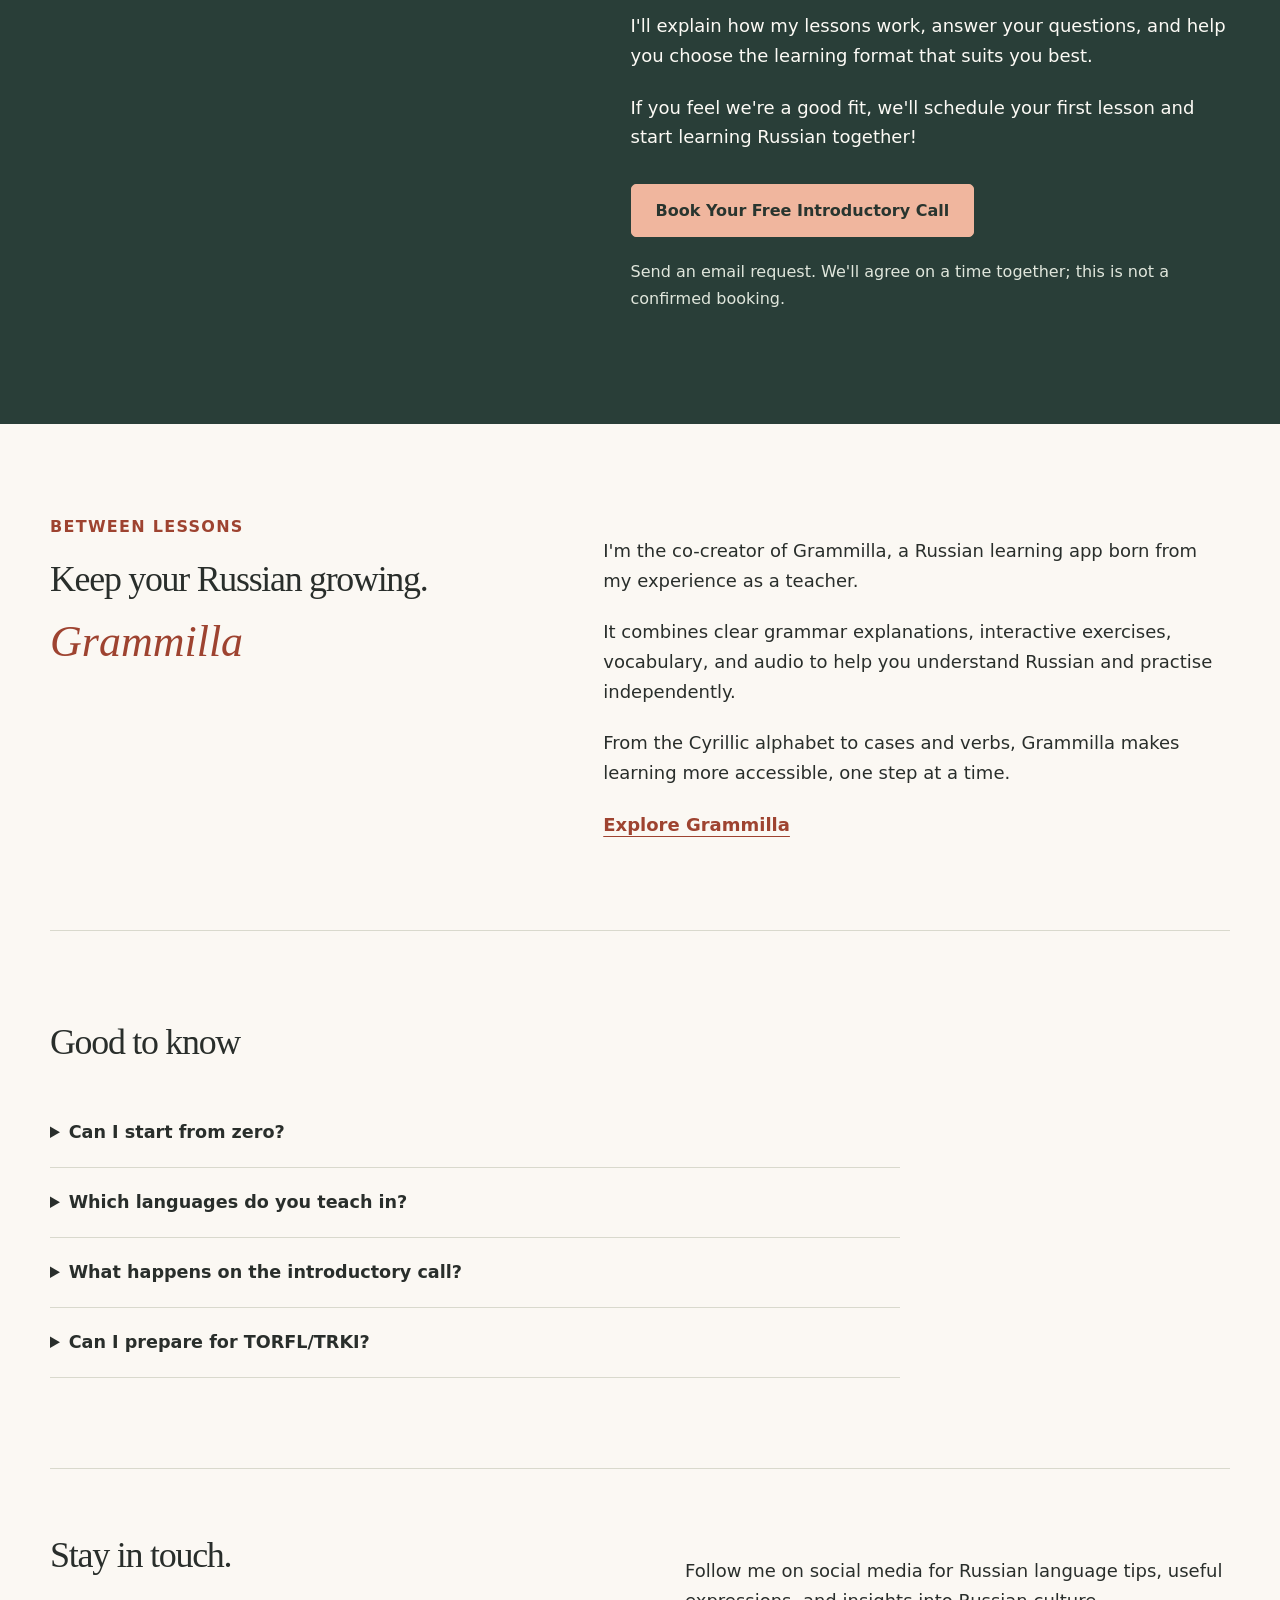
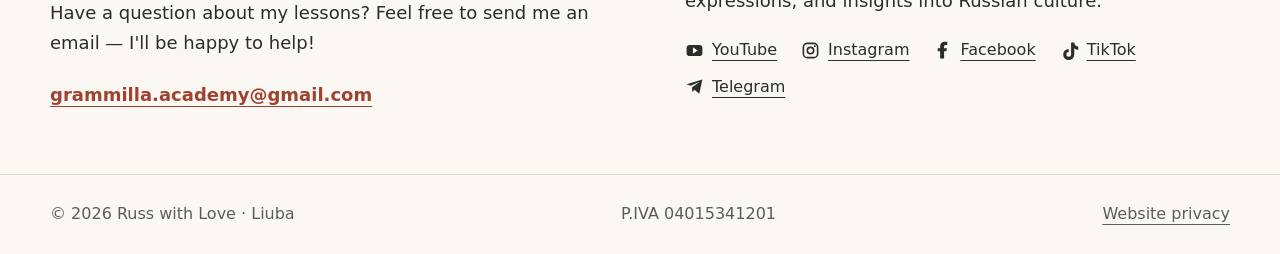
==== commit d39d7db3: "Balance typography, fit opening portrait and prepare search verification" ====
--- a/index.html
+++ b/index.html
@@ -1,11 +1,11 @@
 <!doctype html>
 <html lang="en"><head><meta charset="utf-8"><meta name="viewport" content="width=device-width,initial-scale=1">
-<title>Online Russian Lessons with Liuba | Russ with Love</title><meta name="description" content="Learn Russian online with Liuba, a native teacher with 10+ years of experience. Individual lessons, small groups and TORFL/TRKI preparation in English and Italian."><meta name="theme-color" content="#fbf8f3">
+<title>Online Russian Lessons with Liuba | Russ with Love</title><meta name="description" content="Online Russian lessons with Liuba: individual tuition, small groups and TORFL/TRKI preparation. Clear explanations in English or Italian. Free introductory call."><meta name="theme-color" content="#fbf8f3"><meta name="google-site-verification" content="zuluS6yuf3MvCARNWKIKWjeLZQMuFsAksyqGJu3H5Sc">
 <link rel="canonical" href="https://grammilla-academy.github.io/russ-with-love/"><link rel="alternate" hreflang="en" href="https://grammilla-academy.github.io/russ-with-love/"><link rel="alternate" hreflang="it" href="https://grammilla-academy.github.io/russ-with-love/it/"><link rel="alternate" hreflang="ru" href="https://grammilla-academy.github.io/russ-with-love/ru/"><link rel="alternate" hreflang="x-default" href="https://grammilla-academy.github.io/russ-with-love/">
-<meta property="og:type" content="website"><meta property="og:site_name" content="Russ with Love"><meta property="og:url" content="https://grammilla-academy.github.io/russ-with-love/"><meta property="og:title" content="Online Russian Lessons with Liuba | Russ with Love"><meta property="og:description" content="Learn Russian online with Liuba, a native teacher with 10+ years of experience. Individual lessons, small groups and TORFL/TRKI preparation in English and Italian.">
+<meta property="og:type" content="website"><meta property="og:site_name" content="Russ with Love"><meta property="og:url" content="https://grammilla-academy.github.io/russ-with-love/"><meta property="og:title" content="Online Russian Lessons with Liuba | Russ with Love"><meta property="og:description" content="Online Russian lessons with Liuba: individual tuition, small groups and TORFL/TRKI preparation. Clear explanations in English or Italian. Free introductory call.">
 <meta property="og:locale" content="en_GB"><meta property="og:image" content="https://grammilla-academy.github.io/russ-with-love/assets/social.jpg"><meta property="og:image:width" content="1200"><meta property="og:image:height" content="630"><meta property="og:image:alt" content="Liuba, Russian teacher, smiling beside a whiteboard where she introduces herself in Russian">
-<meta name="twitter:card" content="summary_large_image"><meta name="twitter:title" content="Online Russian Lessons with Liuba | Russ with Love"><meta name="twitter:description" content="Learn Russian online with Liuba, a native teacher with 10+ years of experience. Individual lessons, small groups and TORFL/TRKI preparation in English and Italian."><meta name="twitter:image" content="https://grammilla-academy.github.io/russ-with-love/assets/social.jpg">
-<link rel="icon" type="image/svg+xml" href="./assets/favicon.svg"><link rel="icon" sizes="32x32" href="./assets/favicon.png"><link rel="stylesheet" href="./site.css"></head><body>
+<meta name="twitter:card" content="summary_large_image"><meta name="twitter:title" content="Online Russian Lessons with Liuba | Russ with Love"><meta name="twitter:description" content="Online Russian lessons with Liuba: individual tuition, small groups and TORFL/TRKI preparation. Clear explanations in English or Italian. Free introductory call."><meta name="twitter:image" content="https://grammilla-academy.github.io/russ-with-love/assets/social.jpg"><meta name="twitter:image:alt" content="Liuba, Russian teacher, smiling beside a whiteboard where she introduces herself in Russian">
+<link rel="icon" type="image/svg+xml" href="./assets/favicon.svg"><link rel="icon" sizes="32x32" href="./assets/favicon.png"><link rel="stylesheet" href="./site.css?v=365578be5a"></head><body>
 <a class="skip" href="#main">Skip to content</a><header><div class="wrap topbar"><a class="brand" href="./" lang="en">Russ <em>with Love</em><span class="heart" aria-hidden="true">♡</span></a>
 <nav aria-label="About me / Get in touch"><a href="./#about">About me</a><a href="./#approach">My approach</a><a href="./#lessons">Lessons &amp; prices</a><a href="./#contact">Get in touch</a></nav>
 <div class="languages" role="navigation" aria-label="Page language"><a lang="en" hreflang="en" href="./" aria-current="page">EN</a><a lang="it" hreflang="it" href="./it/">IT</a><a lang="ru" hreflang="ru" href="./ru/">RU</a></div></div></header><main id="main"><div class="wrap"><section class="hero" aria-labelledby="hero-title"><div><p class="eyebrow">Russian lessons with Liuba</p><h1 id="hero-title">Understand Russian.<br><em>Speak with confidence.</em></h1><p>I don&#x27;t just teach Russian. I help my students make sense of complex grammar, overcome the fear of speaking, and turn what they&#x27;ve learned into real communication.</p><p>With patience, clear explanations, and a personalized approach, I help you build confidence and make progress at your own pace.</p><p class="experience">10+ years of experience · Lessons in English &amp; Italian</p><a class="button" href="mailto:grammilla.academy@gmail.com?subject=Free%20introductory%20call%20%E2%80%94%20Russ%20with%20Love">Book a Free Introductory Call</a><p class="note">Send an email request. We&#x27;ll agree on a time together; this is not a confirmed booking.</p></div><figure class="portrait"><img src="./assets/liuba-1080.webp" srcset="./assets/liuba-540.webp 540w, ./assets/liuba-1080.webp 1080w" sizes="(max-width:740px) calc(100vw - 36px), (max-width:1250px) 45vw, 520px" width="1254" height="1254" alt="Liuba, Russian teacher, smiling beside a whiteboard where she introduces herself in Russian" fetchpriority="high"><figcaption>Liuba · Your Russian teacher, from Siberia to Italy</figcaption></figure></section><div class="intro-line"><span>Online, wherever you are</span><span>From your first words to advanced Russian</span><span>A friendly space to learn</span></div>
@@ -19,4 +19,4 @@
 <section class="call section" id="start" aria-labelledby="call-title"><div class="wrap call-grid"><div><p class="eyebrow">Let&#x27;s start with a conversation</p><h2 id="call-title">Your Russian starts<br>with hello.</h2></div><div class="body"><p>Whether you prefer individual attention or enjoy learning with others, we&#x27;ll find a format that fits your level, goals, and schedule.</p><p>Tell me a little about your Russian and what you&#x27;d like to achieve.</p><p>We&#x27;ll start with a free 20–30 minute introductory call to get to know each other, talk about your experience with Russian, and discuss your goals.</p><p>I&#x27;ll explain how my lessons work, answer your questions, and help you choose the learning format that suits you best.</p><p>If you feel we&#x27;re a good fit, we&#x27;ll schedule your first lesson and start learning Russian together!</p><a class="button" href="mailto:grammilla.academy@gmail.com?subject=Free%20introductory%20call%20%E2%80%94%20Russ%20with%20Love">Book Your Free Introductory Call</a><p class="note">Send an email request. We&#x27;ll agree on a time together; this is not a confirmed booking.</p></div></div></section>
 <div class="wrap"><section class="app-block section" aria-labelledby="app-title"><div><p class="eyebrow">Between lessons</p><h2 id="app-title">Keep your Russian growing.</h2><div class="app-name" lang="en">Grammilla</div></div><div class="body"><p>I&#x27;m the co-creator of Grammilla, a Russian learning app born from my experience as a teacher.</p><p>It combines clear grammar explanations, interactive exercises, vocabulary, and audio to help you understand Russian and practise independently.</p><p>From the Cyrillic alphabet to cases and verbs, Grammilla makes learning more accessible, one step at a time.</p><a class="text-link" href="https://gramillaapp.github.io/grammilla-support/">Explore Grammilla</a></div></section>
 <section class="section faq" aria-labelledby="faq-title"><h2 id="faq-title">Good to know</h2><details><summary>Can I start from zero?</summary><p>Yes. Lessons are available for complete beginners as well as intermediate and advanced learners.</p></details><details><summary>Which languages do you teach in?</summary><p>I teach Russian with explanations in English or Italian.</p></details><details><summary>What happens on the introductory call?</summary><p>The free call lasts 20–30 minutes. We&#x27;ll talk about your Russian, your goals and a suitable learning format. Request the call by email; we&#x27;ll agree on a time together.</p></details><details><summary>Can I prepare for TORFL/TRKI?</summary><p>Yes. We can work on targeted exam practice, strategies and a structured study plan.</p></details></section>
-<section class="contact" id="contact" aria-labelledby="contact-title"><div><h2 id="contact-title">Stay in touch.</h2><p>Have a question about my lessons? Feel free to send me an email — I&#x27;ll be happy to help!</p><a class="text-link email" href="mailto:grammilla.academy@gmail.com">grammilla.academy@gmail.com</a></div><div><p>Follow me on social media for Russian language tips, useful expressions, and insights into Russian culture.</p><div class="socials"><a href="https://www.youtube.com/@russwithlove"><svg viewBox="0 0 24 24" aria-hidden="true"><rect x="2" y="5" width="20" height="14" rx="4"/><path d="m10 8 6 4-6 4Z" fill="var(--paper)"/></svg>YouTube</a><a href="https://www.instagram.com/russ.with.love/"><svg viewBox="0 0 24 24" aria-hidden="true"><rect x="3" y="3" width="18" height="18" rx="5" fill="none" stroke="currentColor" stroke-width="2"/><circle cx="12" cy="12" r="4" fill="none" stroke="currentColor" stroke-width="2"/><circle cx="17.5" cy="6.5" r="1.2"/></svg>Instagram</a><a href="https://www.facebook.com/profile.php?id=61594652851311&amp;sk=reels_tab"><svg viewBox="0 0 24 24" aria-hidden="true"><path d="M14 22v-9h3l.5-4H14V7c0-1 .4-2 2-2h2V1h-3c-4 0-6 2-6 6v2H6v4h3v9Z"/></svg>Facebook</a><a href="https://www.tiktok.com/@russ.with.love"><svg viewBox="0 0 24 24" aria-hidden="true"><path d="M14 2h4c0 3 2 5 5 5v4c-2 0-4-1-5-2v8a7 7 0 1 1-7-7v4a3 3 0 1 0 3 3Z"/></svg>TikTok</a><a href="https://t.me/russ_with_love"><svg viewBox="0 0 24 24" aria-hidden="true"><path d="M22 3 18 21l-6-5-3 3v-6l10-7-12 5-5-2Z"/></svg>Telegram</a></div></div></section></div></main><script type="application/ld+json">{"@context": "https://schema.org", "@graph": [{"@type": "Person", "@id": "https://grammilla-academy.github.io/russ-with-love/#liuba", "name": "Liuba", "alternateName": "Люба", "jobTitle": "Russian language teacher", "url": "https://grammilla-academy.github.io/russ-with-love/", "image": "https://grammilla-academy.github.io/russ-with-love/assets/liuba-1080.webp", "sameAs": ["https://www.youtube.com/@russwithlove", "https://www.instagram.com/russ.with.love/", "https://www.facebook.com/profile.php?id=61594652851311&sk=reels_tab", "https://www.tiktok.com/@russ.with.love", "https://t.me/russ_with_love"]}, {"@type": "WebSite", "@id": "https://grammilla-academy.github.io/russ-with-love/#website", "name": "Russ with Love", "url": "https://grammilla-academy.github.io/russ-with-love/", "inLanguage": ["en", "it", "ru"]}, {"@type": "WebPage", "url": "https://grammilla-academy.github.io/russ-with-love/", "name": "Online Russian Lessons with Liuba | Russ with Love", "description": "Learn Russian online with Liuba, a native teacher with 10+ years of experience. Individual lessons, small groups and TORFL/TRKI preparation in English and Italian.", "inLanguage": "en", "isPartOf": {"@id": "https://grammilla-academy.github.io/russ-with-love/#website"}, "about": {"@id": "https://grammilla-academy.github.io/russ-with-love/#liuba"}}]}</script><footer><div class="wrap footer-row"><span>© 2026 Russ with Love · Liuba</span><span>P.IVA 04015341201</span><a href="./privacy.html">Website privacy</a></div></footer></body></html>+<section class="contact" id="contact" aria-labelledby="contact-title"><div><h2 id="contact-title">Stay in touch.</h2><p>Have a question about my lessons? Feel free to send me an email — I&#x27;ll be happy to help!</p><a class="text-link email" href="mailto:grammilla.academy@gmail.com">grammilla.academy@gmail.com</a></div><div><p>Follow me on social media for Russian language tips, useful expressions, and insights into Russian culture.</p><div class="socials"><a href="https://www.youtube.com/@russwithlove"><svg viewBox="0 0 24 24" aria-hidden="true"><rect x="2" y="5" width="20" height="14" rx="4"/><path d="m10 8 6 4-6 4Z" fill="var(--paper)"/></svg>YouTube</a><a href="https://www.instagram.com/russ.with.love/"><svg viewBox="0 0 24 24" aria-hidden="true"><rect x="3" y="3" width="18" height="18" rx="5" fill="none" stroke="currentColor" stroke-width="2"/><circle cx="12" cy="12" r="4" fill="none" stroke="currentColor" stroke-width="2"/><circle cx="17.5" cy="6.5" r="1.2"/></svg>Instagram</a><a href="https://www.facebook.com/profile.php?id=61594652851311&amp;sk=reels_tab"><svg viewBox="0 0 24 24" aria-hidden="true"><path d="M14 22v-9h3l.5-4H14V7c0-1 .4-2 2-2h2V1h-3c-4 0-6 2-6 6v2H6v4h3v9Z"/></svg>Facebook</a><a href="https://www.tiktok.com/@russ.with.love"><svg viewBox="0 0 24 24" aria-hidden="true"><path d="M14 2h4c0 3 2 5 5 5v4c-2 0-4-1-5-2v8a7 7 0 1 1-7-7v4a3 3 0 1 0 3 3Z"/></svg>TikTok</a><a href="https://t.me/russ_with_love"><svg viewBox="0 0 24 24" aria-hidden="true"><path d="M22 3 18 21l-6-5-3 3v-6l10-7-12 5-5-2Z"/></svg>Telegram</a></div></div></section></div></main><script type="application/ld+json">{"@context": "https://schema.org", "@graph": [{"@type": "Person", "@id": "https://grammilla-academy.github.io/russ-with-love/#liuba", "name": "Liuba", "alternateName": "Люба", "jobTitle": "Russian language teacher", "description": "Hi! I'm Liuba, a native Russian teacher from Siberia, now living in Italy.", "knowsLanguage": ["Russian", "English", "Italian"], "url": "https://grammilla-academy.github.io/russ-with-love/", "image": "https://grammilla-academy.github.io/russ-with-love/assets/liuba-1080.webp", "sameAs": ["https://www.youtube.com/@russwithlove", "https://www.instagram.com/russ.with.love/", "https://www.facebook.com/profile.php?id=61594652851311&sk=reels_tab", "https://www.tiktok.com/@russ.with.love", "https://t.me/russ_with_love"]}, {"@type": "WebSite", "@id": "https://grammilla-academy.github.io/russ-with-love/#website", "name": "Russ with Love", "url": "https://grammilla-academy.github.io/russ-with-love/", "inLanguage": ["en", "it", "ru"]}, {"@type": "WebPage", "@id": "https://grammilla-academy.github.io/russ-with-love/#page", "url": "https://grammilla-academy.github.io/russ-with-love/", "name": "Online Russian Lessons with Liuba | Russ with Love", "description": "Online Russian lessons with Liuba: individual tuition, small groups and TORFL/TRKI preparation. Clear explanations in English or Italian. Free introductory call.", "inLanguage": "en", "isPartOf": {"@id": "https://grammilla-academy.github.io/russ-with-love/#website"}, "about": {"@id": "https://grammilla-academy.github.io/russ-with-love/#liuba"}, "primaryImageOfPage": {"@type": "ImageObject", "contentUrl": "https://grammilla-academy.github.io/russ-with-love/assets/liuba-1080.webp", "width": 1080, "height": 1080, "caption": "Liuba, Russian teacher, smiling beside a whiteboard where she introduces herself in Russian"}}]}</script><footer><div class="wrap footer-row"><span>© 2026 Russ with Love · Liuba</span><span>P.IVA 04015341201</span><a href="./privacy.html">Website privacy</a></div></footer></body></html>
--- a/site.css
+++ b/site.css
@@ -1,3 +1,41 @@
 :root{--paper:#fbf8f3;--ink:#292e2b;--muted:#595f58;--rust:#9e4330;--line:#d9d9cd;--sage:#e7eadd;--white:#fff;--serif:Georgia,'Times New Roman',serif}*{box-sizing:border-box}html{scroll-behavior:smooth;scroll-padding-top:110px}body{margin:0;background:var(--paper);color:var(--ink);font:1.0625rem/1.7 system-ui,-apple-system,'Segoe UI',sans-serif}a{color:inherit;text-underline-offset:5px}a:hover{color:var(--rust)}a:focus-visible,summary:focus-visible{outline:3px solid #27606c;outline-offset:6px;border-radius:3px}.wrap{width:min(1180px,calc(100% - 72px));margin:auto}.skip{position:absolute;top:-100px;left:20px;z-index:9;background:white;padding:12px}.skip:focus{top:12px}header{border-bottom:1px solid var(--line);background:var(--paper)}.topbar{display:flex;align-items:center;justify-content:space-between;gap:25px;min-height:102px}.brand{font:1.75rem var(--serif);text-decoration:none;white-space:nowrap;letter-spacing:-1px}.brand em{color:var(--rust)}.brand .heart{display:inline-block;font:1.6rem var(--serif);margin-left:6px;color:var(--rust)}nav{display:flex;gap:26px;align-items:center}nav a{font-size:.94rem;text-decoration:none}.languages{display:flex;gap:3px}.languages a{font-size:.875rem;padding:6px 8px;text-decoration:none}.languages [aria-current]{background:var(--ink);color:#fff;border-radius:50%}.hero{display:grid;grid-template-columns:1.05fr 1fr;align-items:center;gap:68px;padding:74px 0 65px}.eyebrow{font-size:.8125rem;letter-spacing:.15em;text-transform:uppercase;color:var(--rust);font-weight:650;margin:0 0 18px}h1,h2,h3{font-family:var(--serif);font-weight:400;line-height:1.08;margin:0;letter-spacing:-.035em}h1{font-size:clamp(3.1rem,5.3vw,4.65rem)}h1 em{color:var(--rust);font-weight:400}h2{font-size:clamp(2.5rem,4vw,3.6rem)}h3{font-size:1.8rem}p{margin:22px 0}.hero p{font-size:1rem;line-height:1.65}.hero .experience{font-size:.875rem;color:var(--muted);margin:24px 0}.button{display:inline-flex;align-items:center;justify-content:center;text-align:center;min-height:53px;padding:14px 24px;background:var(--rust);color:#fff;border:1px solid var(--rust);border-radius:5px;text-decoration:none;font-size:.94rem;font-weight:600;line-height:1.45}.button:hover{background:#7f3425;color:#fff}.hero .note{font-size:.8125rem;color:var(--muted);margin:12px 0 0}.portrait{margin:0;position:relative}.portrait img{display:block;width:100%;height:auto}.portrait figcaption{font-size:.875rem;color:var(--muted);text-align:center;margin-top:15px}.intro-line{border-top:1px solid var(--line);border-bottom:1px solid var(--line);padding:24px 0;display:flex;justify-content:space-between;gap:25px;color:var(--muted);font-size:.875rem}.section{padding:90px 0}.about{display:grid;grid-template-columns:.8fr 1.2fr;gap:95px}.about .aside{border-top:1px solid var(--rust);margin-top:35px;padding-top:22px;font:italic 1.5rem/1.5 var(--serif);color:var(--rust);max-width:300px}.about .body p:first-child{margin-top:0;font-size:1.25rem}.body p{font-size:1rem}.tint{background:var(--sage)}.section-heading{max-width:740px;margin-bottom:40px}.section-heading p{color:var(--muted)}.audience{display:grid;grid-template-columns:repeat(4,1fr);gap:30px}.audience article{border-top:1px solid #9ca58f;padding-top:24px}.audience h3{font-size:1.6rem;line-height:1.2}.audience p{font-size:.96rem;margin-bottom:0}.approach{display:grid;grid-template-columns:1fr 1fr;gap:95px;align-items:start}.approach .steps{font:italic clamp(2.2rem,4vw,3.4rem)/1.35 var(--serif);color:var(--rust);margin-top:22px}.formats{display:grid;grid-template-columns:1fr 1fr;gap:26px}.format{border:1px solid var(--line);padding:38px;border-radius:8px;background:#fffdf9}.format .tag{font-size:.8125rem;letter-spacing:.1em;text-transform:uppercase;color:var(--rust);font-weight:600}.format h3{margin-top:19px;font-size:2.3rem}.format .meta{border-top:1px solid var(--line);padding-top:20px;color:var(--muted);font-size:.875rem}.format p{font-size:1rem}.price-note{margin-top:28px;color:var(--muted)}.practical{display:grid;grid-template-columns:.85fr 1.15fr;gap:90px}.practical ul{list-style:none;padding:0;margin:0}.practical li{padding:20px 0;border-bottom:1px solid var(--line);font-size:1rem}.practical li:first-child{padding-top:0}.practical strong{display:block;font-weight:600;margin-bottom:5px}.call{background:#293e38;color:#fcfaf5}.call-grid{display:grid;grid-template-columns:.9fr 1.1fr;gap:90px}.call .eyebrow{color:#eeb29a}.call h2{font-size:clamp(2.8rem,4vw,3.9rem)}.call .button{background:#f0b69e;color:#29352f;border-color:#f0b69e;margin-top:10px}.call .button:hover{background:#f8cfbc}.call .note{font-size:.875rem;color:#e0e6dc}.call .body p:first-child{margin-top:0}.app-block{display:grid;grid-template-columns:.85fr 1.15fr;gap:90px;border-bottom:1px solid var(--line)}.app-name{font:italic 3.6rem var(--serif);color:var(--rust);margin:15px 0}.text-link{font-weight:600;color:var(--rust)}.faq{max-width:850px}.faq h2{margin-bottom:35px}.faq details{border-bottom:1px solid var(--line);padding:20px 0}.faq summary{cursor:pointer;font-size:1.1rem;font-weight:550}.faq details p{font-size:1rem}.contact{display:grid;grid-template-columns:1fr 1fr;gap:90px;padding-top:65px;padding-bottom:65px;border-top:1px solid var(--line)}.contact h2{font-size:2.5rem}.contact p{font-size:1rem}.socials{display:flex;gap:10px 24px;flex-wrap:wrap}.socials a{display:inline-flex;align-items:center;gap:8px;font-size:.94rem}.socials svg{width:19px;height:19px;fill:currentColor;flex-shrink:0}footer{padding:26px 0;border-top:1px solid var(--line);font-size:.875rem;color:var(--muted)}.footer-row{display:flex;justify-content:space-between;gap:20px;flex-wrap:wrap}.privacy{max-width:760px;padding:70px 0}.privacy h2{font-size:1.7rem;margin-top:40px}.privacy h1{font-size:3.5rem}.privacy p{font-size:1rem}@media(min-width:1500px){.hero{padding-top:95px;padding-bottom:85px}}@media(max-width:1000px){.wrap{width:calc(100% - 44px)}nav{gap:15px}.hero{gap:35px}.about,.approach,.practical,.call-grid,.app-block,.contact{gap:40px}.audience{grid-template-columns:1fr 1fr}h1{font-size:3.5rem}.hero{padding-top:45px}.format{padding:28px}}@media(max-width:740px){html{scroll-padding-top:20px}.wrap{width:calc(100% - 36px)}.topbar{flex-wrap:wrap;gap:15px;padding:20px 0;min-height:0}.brand{font-size:1.6rem}nav{order:3;width:100%;justify-content:space-between;gap:10px}nav a{font-size:.875rem}.hero{grid-template-columns:1fr;padding:40px 0;gap:35px}h1{font-size:clamp(3rem,12vw,4.3rem)}.hero .portrait{max-width:460px;width:100%;margin:auto}.hero p{font-size:1rem}.intro-line{flex-wrap:wrap;gap:8px 22px;padding:20px 0}.section{padding:60px 0}.about,.approach,.practical,.call-grid,.app-block,.contact,.formats{grid-template-columns:1fr;gap:30px}.about .aside{display:none}.audience{gap:28px 20px}.audience h3{font-size:1.45rem}.format h3{font-size:2rem}.section-heading{margin-bottom:30px}.call h2{font-size:3rem}.contact{padding-top:50px;padding-bottom:50px}.footer-row{gap:12px}.privacy h1{font-size:2.8rem}}@media(max-width:380px){.audience{grid-template-columns:1fr}.button{padding:13px 17px;font-size:.9rem}.languages a{padding:6px}.brand{font-size:1.4rem}}@media(prefers-reduced-motion:reduce){html{scroll-behavior:auto}}
 :root{color-scheme:light}.sr-only{position:absolute;width:1px;height:1px;padding:0;margin:-1px;overflow:hidden;clip:rect(0,0,0,0);white-space:nowrap;border:0}.lessons{border-top:1px solid var(--line)}.pricing{margin-top:44px;max-width:850px}.pricing h3{font-size:1.8rem;letter-spacing:-.02em}.time{font-size:.875rem;color:var(--muted)}.table-scroll{overflow-x:auto}table{width:100%;border-collapse:collapse;font-size:1rem;text-align:left}th,td{padding:15px 18px;border-bottom:1px solid var(--line)}thead{background:var(--sage)}thead th{font-weight:600}tbody th{font-weight:400}td{font-variant-numeric:tabular-nums;font-weight:600;white-space:nowrap}.pair-intro{margin-top:60px;max-width:730px}.pair-intro p{font-size:1rem}.review-grid{display:grid;grid-template-columns:repeat(3,1fr);gap:30px}.review-grid figure{margin:0;border-top:1px solid var(--rust);padding-top:20px}.review-grid blockquote{margin:0}.review-grid blockquote p{font:1.3rem/1.55 var(--serif);margin-top:0}.review-grid figcaption{font-weight:600;font-size:1rem}.review-grid figcaption span{display:block;color:var(--muted);font-weight:400;font-size:.875rem}.email{overflow-wrap:anywhere}@media(max-width:740px){.review-grid{grid-template-columns:1fr;gap:35px}th,td{padding:13px 10px;font-size:.9rem}.pricing h3{font-size:1.65rem}.pair-intro{margin-top:45px}}
 @media(max-width:740px){.hero{gap:22px}.hero>div{display:contents}.hero .eyebrow{order:0;margin:0}.hero h1{order:1}.hero .portrait{order:2;margin:8px auto 14px;max-width:390px}.hero>div>p:not(.eyebrow){order:3;margin:0}.hero>div>.experience{order:4!important;margin:2px 0!important}.hero>div>.button{order:5;justify-self:start}.hero>div>.note{order:6!important}.hero>div>.note{font-size:.875rem}.topbar nav{display:grid;grid-template-columns:repeat(4,1fr);align-items:start}.topbar nav a{line-height:1.5}}
+/* Reading balance and a complete portrait in the opening viewport. */
+body{font-size:1.125rem;line-height:1.65}
+.topbar{min-height:76px}
+nav a,.languages a{font-size:1rem}
+h1{font-size:clamp(2.25rem,3.3vw,3rem);line-height:1.12}
+h2,.call h2{font-size:clamp(2rem,2.8vw,2.5rem);line-height:1.18}
+h3,.format h3{font-size:1.75rem;line-height:1.22}
+.eyebrow,.format .tag{font-size:1rem;letter-spacing:.08em}
+.hero{grid-template-columns:1.18fr .82fr;gap:48px;padding:28px 0 32px}
+.hero .eyebrow{margin:0 0 12px}
+.hero p{font-size:1.125rem;line-height:1.55;margin:16px 0}
+.hero .experience{font-size:1rem;margin:16px 0}
+.hero .note{font-size:1rem;line-height:1.5;margin:10px 0 0}
+.portrait{width:100%;max-width:min(430px,calc(100svh - 200px));justify-self:center}
+.portrait figcaption{font-size:1rem;line-height:1.5;margin-top:12px}
+.button,.socials a{font-size:1rem}
+.body p,.format p,.audience p,.practical li,.faq details p,.contact p,.privacy p,.pair-intro p{font-size:1.125rem}
+.about .body p:first-child{font-size:1.25rem}
+.intro-line,.format .meta,.time,.call .note,.review-grid figcaption span,footer{font-size:1rem}
+.format h3{margin-top:16px}
+.approach .steps{font-size:clamp(1.75rem,2.7vw,2.35rem)}
+.app-name{font-size:2.75rem}
+.contact h2{font-size:2.25rem}
+@media(max-width:1000px){.hero{gap:30px}.hero h1{font-size:2.25rem}}
+@media(max-width:740px){
+  .topbar{min-height:0;padding:14px 0;gap:12px}
+  .hero{grid-template-columns:1fr;padding:25px 0 36px;gap:16px}
+  .hero h1{font-size:clamp(2rem,8vw,2.5rem)}
+  .hero .eyebrow{margin:0;font-size:1rem}
+  .hero .portrait{max-width:min(340px,calc(100svh - 350px));margin:0 auto 6px}
+  .hero>div>p:not(.eyebrow){margin:0}
+  .hero>div>.note{font-size:1rem}
+  .hero .button{justify-self:stretch}
+  .topbar nav a{font-size:1rem}
+  .format h3{font-size:1.75rem}
+  .call h2{font-size:2.25rem}
+  th,td{font-size:1rem;padding:13px 8px}
+}
